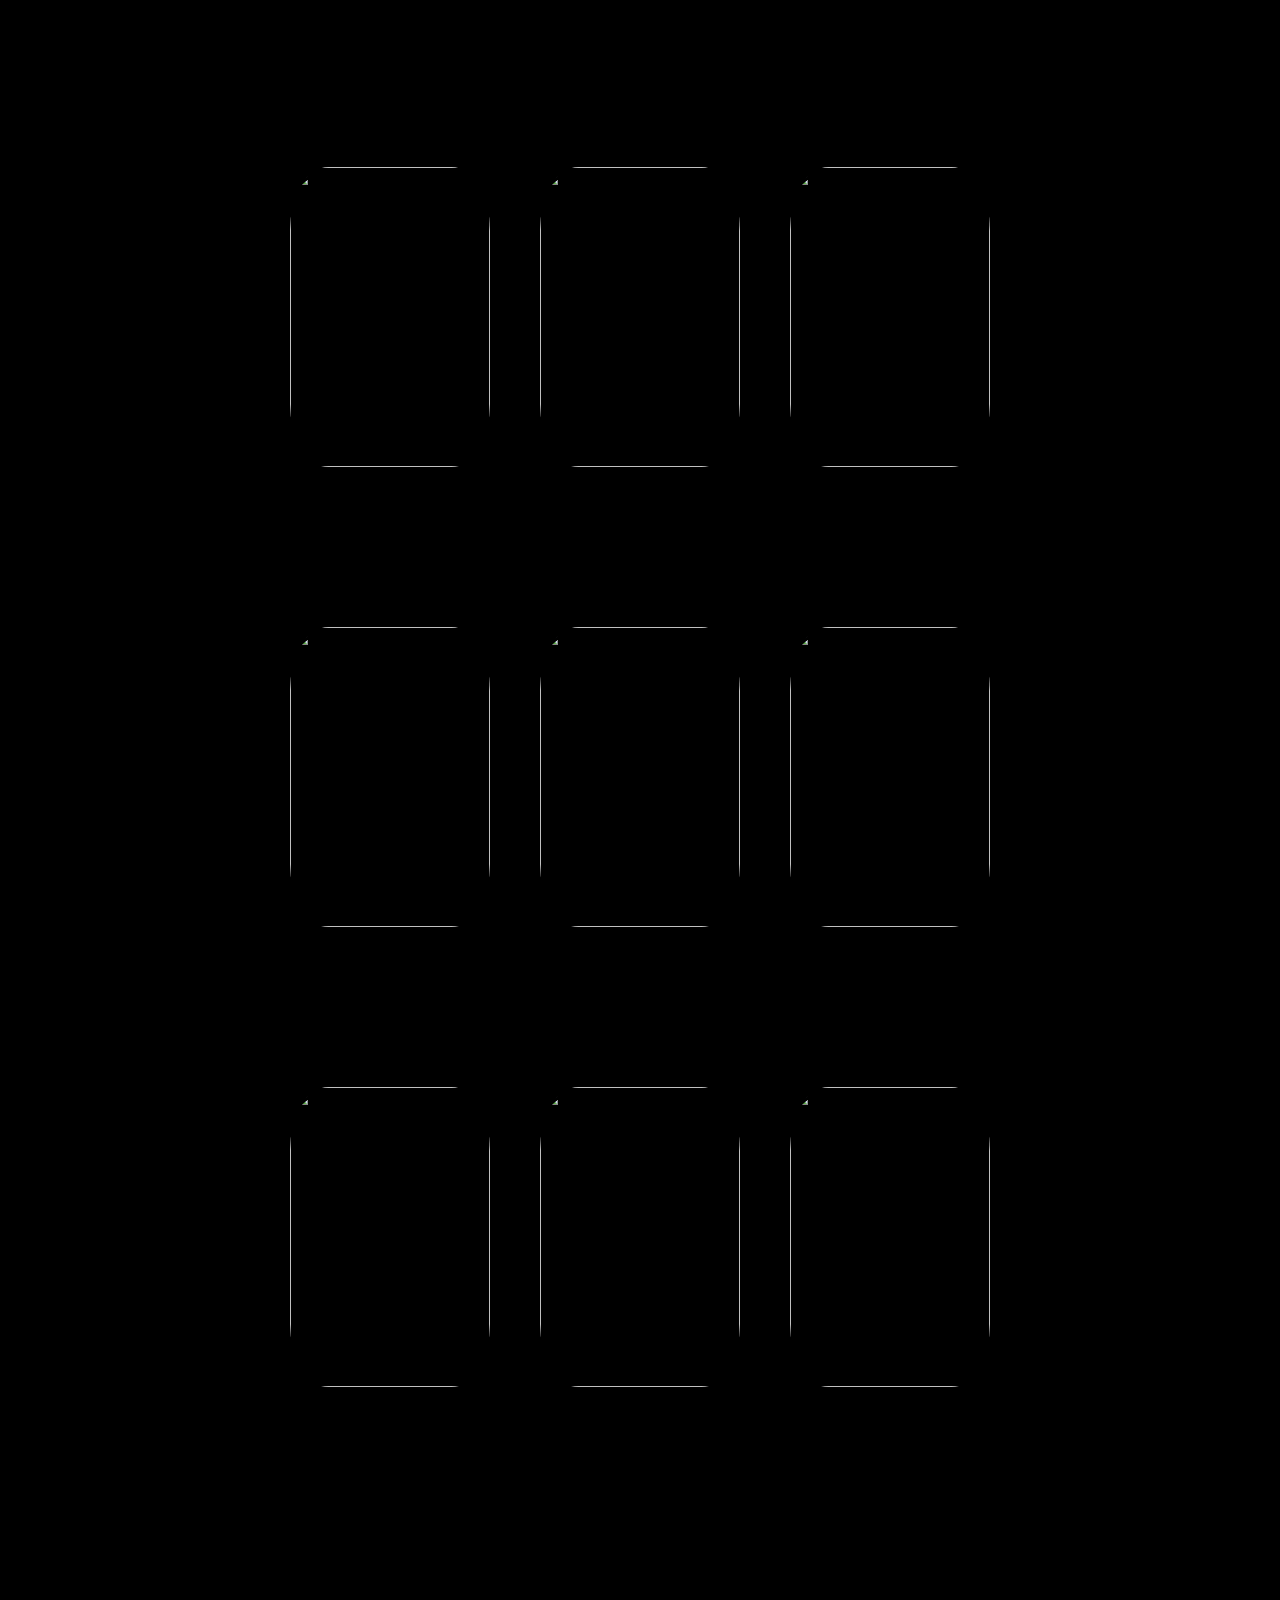
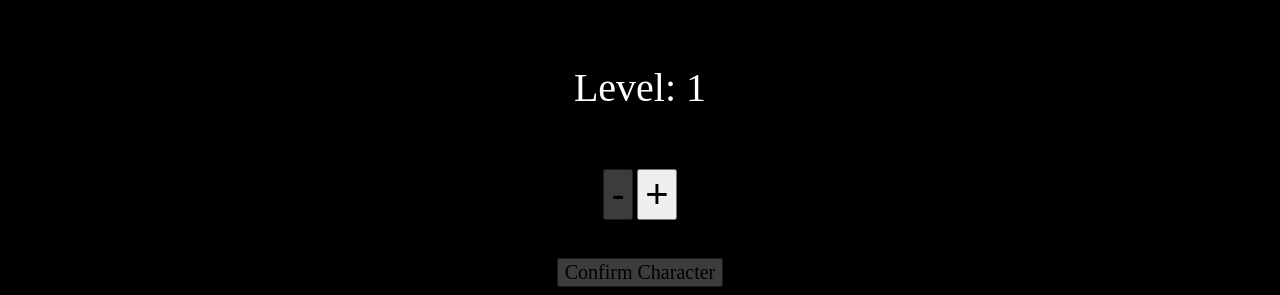
==== index.html @ 6030f9c5 "Add initial files" ====
<!DOCTYPE HTML>
<html>
  <head>
    <title>Gloomhaven Card Manager</title>
    <link href = "./style.css" type = "text/css" rel = "stylesheet">
  </head>
  <body onload="checkCookie()">
    <div id = "select-class-section" align = "center">
      <h2 class = "header" align = "center" style = "color:white;">Select Your Character</h2>
      <table>
        <tr>
          <td><img id = "brute" class = "character" src = "./Brute.png"/><br/><p class = "character-title" align = "center">Brute</td>
          <td><img id = "cragheart" class = "character" src = "./Cragheart.png"/><br/><p class = "character-title" align = "center">Cragheart</td>
          <td><img id = "mindthief" class = "character" src = "./Mindthief.png"/><br/><p class = "character-title" align = "center">Mindthief</td>
        </tr>
        <tr>
          <td><img id = "scoundrel" class = "character" src = "./Scoundrel.png"/><br/><p class = "character-title" align = "center">Scoundrel</td>
          <td><img id = "spellweaver" class = "character" src = "./Spellweaver.png"/><br/><p class = "character-title" align = "center">Spellweaver</td>
          <td><img id = "tinkerer" class = "character" src = "./Tinkerer.png"/><br/><p class = "character-title" align = "center">Tinkerer</td>
        </tr>
        <tr>
          <td><img id = "beastTyrant" class = "character" src = "./bmprofile.png"/><br/><p class = "character-title" align = "center">"Two Minis"</td>
          <td><img id = "doomStalker" class = "character" src = "./dsprofile.png"/><br/><p class = "character-title" align = "center">"Spiky Face"</td>
          <td><img id = "nightshroud" class = "character" src = "./nsProfile.png"/><br/><p class = "character-title" align = "center">"Eclipse"</td>
        </tr>
      </table>
      <div id = "level-selection" align = "center">
        <h2 class = "header" align = "center" style= "color:white;">Select Your Level</h2>
        <p id = "level-counter">Level: 1</p><br/>
        <button id="level-down" class = "at-min" type ="button" style="font-size:40px;">-</button>
        <button id="level-up" type ="button" style="font-size:40px;">+</button><br/>
      </div><br/>
      <button id = "confirm-character-button" class = "button tooltip not-without-more-selected" type="button" align = "center" title = "Must Select A Character">Confirm Character</button>



    </div>

    <!--Perks Section -->
      <div id ="perk-section" class ="hiding" align ="center">
          <h2 id ="perks-header" class = "header">Select Your Perks</h2>
          <div id ="cragheart-perks" class ="perks hiding">
            <div>
              <div id ="chPerk1" class = "checkbox chPerk">
              </div>
              <p>Remove Four +0 Cards</p>
            </div>
            <div>
              <div id ="chPerk2-1" class = "checkbox chPerk">
              </div>
              <div id ="chPerk2-2" class = "checkbox chPerk">
              </div>
              <div id ="chPerk2-3" class = "checkbox chPerk">
              </div>
              <p>Replace One -1 Card With One +1 Card</p>
            </div>
            <div>
              <div id ="chPerk3" class = "checkbox chPerk">
              </div>
              <p>Add One -2 Card and Two +2 Cards</p>
            </div>
            <div>
              <div id ="chPerk4-1" class = "checkbox chPerk">
              </div>
              <div id ="chPerk4-2" class = "checkbox chPerk">
              </div>
              <p>Add One +1 Immobilize Card</p>
            </div>
            <div>
              <div id ="chPerk5-1" class = "checkbox chPerk">
              </div>
              <div id ="chPerk5-2" class = "checkbox chPerk">
              </div>
              <p>Add One +2 Muddle Card</p>
            </div>
            <div>
              <div id ="chPerk6" class = "checkbox chPerk">
              </div>
              <p>Add Two Rolling Push 2 Cards</p>
            </div>
            <div>
              <div id ="chPerk7-1" class = "checkbox chPerk">
              </div>
              <div id ="chPerk7-2" class = "checkbox chPerk">
              </div>
              <p>Add Two Rolling Infuse Earth Cards</p>
            </div>
            <div>
              <div id ="chPerk8" class = "checkbox chPerk">
              </div>
              <p>Add Two Rolling Infuse Wind Cards</p>
            </div>
            <div>
              <div id ="chPerk9" class = "checkbox chPerk">
              </div>
              <p>Ignore Negative Item Effects</p>
            </div>
            <div>
              <div id ="chPerk10" class = "checkbox chPerk">
              </div>
              <p>Ignore Negative Scenario Effects</p>
            </div>
            <button id ="chConfirmPerksButton" class ="button" type ="button">Confirm Perks</button>
          </div>

          <div id ="brute-perks" class ="perks hiding">
            <div>
              <div id ="brPerk1" class = "checkbox brPerk">
              </div>
              <p>Remove Two -1 Cards</p>
            </div>
            <div>
              <div id ="brPerk2" class = "checkbox brPerk">
              </div>
              <p>Replace One -1 Card With One +1 Card</p>
            </div>
            <div>
              <div id ="brPerk3-1" class = "checkbox brPerk">
              </div>
              <div id ="brPerk3-2" class = "checkbox brPerk">
              </div>
              <p>Add Two +1 Cards</p>
            </div>
            <div>
              <div id ="brPerk4" class = "checkbox brPerk">
              </div>
              <p>Add One +3 Card</p>
            </div>
            <div>
              <div id ="brPerk5-1" class = "checkbox brPerk">
              </div>
              <div id ="brPerk5-2" class = "checkbox brPerk">
              </div>
              <p>Add Three Rolling Push 1 Cards</p>
            </div>
            <div>
              <div id ="brPerk6" class = "checkbox brPerk">
              </div>
              <p>Add Two Rolling Pierce 3 Cards</p>
            </div>
            <div>
              <div id ="brPerk7-1" class = "checkbox brPerk">
              </div>
              <div id ="brPerk7-2" class = "checkbox brPerk">
              </div>
              <p>Add One Rolling Stun Card</p>
            </div>
            <div>
              <div id ="brPerk8" class = "checkbox brPerk">
              </div>
              <p>Add One Rolling Disarm Card and One Rolling Muddle Card</p>
            </div>
            <div>
              <div id ="brPerk9-1" class = "checkbox brPerk">
              </div>
              <div id ="brPerk9-2" class = "checkbox brPerk">
              </div>
              <p>Add One Rolling Add Target Card</p>
            </div>
            <div>
              <div id ="brPerk10" class = "checkbox brPerk">
              </div>
              <p>Add One +1 Shield 1, Self Card</p>
            </div>
            <div>
              <div id ="brPerk11" class = "checkbox brPerk">
              </div>
              <p>Ignore Negative Item Effects and Add One +1 Card</p>
            </div>
            <button id ="brConfirmPerksButton" class ="button" type ="button">Confirm Perks</button>
          </div>

          <div id ="spellweaver-perks" class ="perks hiding">
            <div>
              <div id ="swPerk1" class = "checkbox swPerk">
              </div>
              <p>Remove Four +0 Cards</p>
            </div>
            <div>
              <div id ="swPerk2-1" class = "checkbox swPerk">
              </div>
              <div id ="swPerk2-2" class = "checkbox swPerk">
              </div>
              <p>Replace One -1 Card With One +1 Card</p>
            </div>
            <div>
              <div id ="swPerk3-1" class = "checkbox swPerk">
              </div>
              <div id ="swPerk3-2" class = "checkbox swPerk">
              </div>
              <p>Add Two +1 Cards</p>
            </div>
            <div>
              <div id ="swPerk4" class = "checkbox swPerk">
              </div>
              <p>Add One +0 Stun Card</p>
            </div>
            <div>
              <div id ="swPerk5" class = "checkbox swPerk">
              </div>
              <p>Add One +1 Wound Card</p>
            </div>
            <div>
              <div id ="swPerk6" class = "checkbox swPerk">
              </div>
              <p>Add One +1 Immobilize Card</p>
            </div>
            <div>
              <div id ="swPerk7" class = "checkbox swPerk">
              </div>
              <p>Add One +1 Curse Card</p>
            </div>
            <div>
              <div id ="swPerk8-1" class = "checkbox swPerk">
              </div>
              <div id ="swPerk8-2" class = "checkbox swPerk">
              </div>
              <p>Add One +2 Infuse Fire Card</p>
            </div>
            <div>
              <div id ="swPerk9-1" class = "checkbox swPerk">
              </div>
              <div id ="swPerk9-2" class = "checkbox swPerk">
              </div>
              <p>Add One +2 Infuse Frost Card</p>
            </div>
            <div>
              <div id ="swPerk10" class = "checkbox swPerk">
              </div>
              <p>Add One Rolling Infuse Earth Card and One Rolling Infuse Wind Card</p>
            </div>
            <div>
              <div id ="swPerk11" class = "checkbox swPerk">
              </div>
              <p>Add One Rolling Infuse Light Card and One Rolling Infuse Dark Card</p>
            </div>
            <button id ="swConfirmPerksButton" class ="button" type ="button">Confirm Perks</button>
          </div>

          <div id ="scoundrel-perks" class ="perks hiding">
            <div>
              <div id ="scPerk1-1" class = "checkbox scPerk">
              </div>
              <div id ="scPerk1-2" class = "checkbox scPerk">
              </div>
              <p>Remove Two -1 Cards</p>
            </div>
            <div>
              <div id ="scPerk2" class = "checkbox scPerk">
              </div>
              <p>Remove Four +0 Cards</p>
            </div>
            <div>
              <div id ="scPerk3" class = "checkbox scPerk">
              </div>
              <p>Replace One -2 Card With One +0 Card</p>
            </div>
            <div>
              <div id ="scPerk4" class = "checkbox scPerk">
              </div>
              <p>Replace One -1 Card with One +1 Card</p>
            </div>
            <div>
              <div id ="scPerk5-1" class = "checkbox scPerk">
              </div>
              <div id ="scPerk5-2" class = "checkbox scPerk">
              </div>
              <p>Replace One +0 Card With One +2 Card</p>
            </div>
            <div>
              <div id ="scPerk6-1" class = "checkbox scPerk">
              </div>
              <div id ="scPerk6-2" class = "checkbox scPerk">
              </div>
              <p>Add Two Rolling +1 Cards</p>
            </div>
            <div>
              <div id ="scPerk7" class = "checkbox scPerk">
              </div>
              <p>Add Two Rolling Pierce 3 Cards</p>
            </div>
            <div>
              <div id ="scPerk8-1" class = "checkbox scPerk">
              </div>
              <div id ="scPerk8-2" class = "checkbox scPerk">
              </div>
              <p>Add Two Rolling Poison Cards</p>
            </div>
            <div>
              <div id ="scPerk9" class = "checkbox scPerk">
              </div>
              <p>Add Two Rolling Muddle Cards</p>
            </div>
            <div>
              <div id ="scPerk10" class = "checkbox scPerk">
              </div>
              <p>Add One Rolling Invisible Card</p>
            </div>
            <div>
              <div id ="scPerk11" class = "checkbox scPerk">
              </div>
              <p>Ignore Negative Scenario Effects</p>
            </div>
            <button id ="scConfirmPerksButton" class ="button" type ="button">Confirm Perks</button>
          </div>

          <div id ="tinkerer-perks" class ="perks hiding">
            <div>
              <div id ="tiPerk1-1" class = "checkbox tiPerk">
              </div>
              <div id ="tiPerk1-2" class = "checkbox tiPerk">
              </div>
              <p>Remove Two -1 Cards</p>
            </div>
            <div>
              <div id ="tiPerk2" class = "checkbox tiPerk">
              </div>
              <p>Replace One -2 Card With One +0 Card</p>
            </div>
            <div>
              <div id ="tiPerk3" class = "checkbox tiPerk">
              </div>
              <p>Add Two +1 Cards</p>
            </div>
            <div>
              <div id ="tiPerk4" class = "checkbox tiPerk">
              </div>
              <p>Add One +3 Card</p>
            </div>
            <div>
              <div id ="tiPerk5" class = "checkbox tiPerk">
              </div>
              <p>Add Two Rolling Infuse Fire Cards</p>
            </div>
            <div>
              <div id ="tiPerk6" class = "checkbox tiPerk">
              </div>
              <p>Add Three Rolling Muddle Cards</p>
            </div>
            <div>
              <div id ="tiPerk7-1" class = "checkbox tiPerk">
              </div>
              <div id ="tiPerk7-2" class = "checkbox tiPerk">
              </div>
              <p>Add One +1 Wound Card</p>
            </div>
            <div>
              <div id ="tiPerk8-1" class = "checkbox tiPerk">
              </div>
              <div id ="tiPerk8-2" class = "checkbox tiPerk">
              </div>
              <p>Add One +1 Immobilize Card</p>
            </div>
            <div>
              <div id ="tiPerk9-1" class = "checkbox tiPerk">
              </div>
              <div id ="tiPerk9-2" class = "checkbox tiPerk">
              </div>
              <p>Add One +1 Heal 2 Card</p>
            </div>
            <div>
              <div id ="tiPerk10" class = "checkbox tiPerk">
              </div>
              <p>Add One +0 Add Target Card</p>
            </div>
            <div>
              <div id ="tiPerk11" class = "checkbox tiPerk">
              </div>
              <p>Ignore Negative Scenario Effects</p>
            </div>
            <button id ="tiConfirmPerksButton" class ="button" type ="button">Confirm Perks</button>
          </div>

          <div id ="beast-tyrant-perks" class ="perks hiding">
            <div>
              <div id ="btPerk1" class = "checkbox btPerk">
              </div>
              <p>Remove Two -1 Cards</p>
            </div>
            <div>
              <div id ="btPerk2-1" class = "checkbox btPerk">
              </div>
              <div id ="btPerk2-2" class = "checkbox btPerk">
              </div>
              <div id ="btPerk2-3" class = "checkbox btPerk">
              </div>
              <p>Replace One -1 Card With One +1 Card</p>
            </div>
            <div>
              <div id ="btPerk3-1" class = "checkbox btPerk">
              </div>
              <div id ="btPerk3-2" class = "checkbox btPerk">
              </div>
              <p>Replace One +0 Card With One +2 Card</p>
            </div>
            <div>
              <div id ="btPerk4-1" class = "checkbox btPerk">
              </div>
              <div id ="btPerk4-2" class = "checkbox btPerk">
              </div>
              <p>Add One +1 Wound Card</p>
            </div>
            <div>
              <div id ="btPerk5-1" class = "checkbox btPerk">
              </div>
              <div id ="btPerk5-2" class = "checkbox btPerk">
              </div>
              <p>Add One +1 Immobilize Card</p>
            </div>
            <div>
              <div id ="btPerk6-1" class = "checkbox btPerk">
              </div>
              <div id ="btPerk6-2" class = "checkbox btPerk">
              </div>
              <div id ="btPerk6-3" class = "checkbox btPerk">
              </div>
              <p>Add Two Rolling Heal 1 Cards</p>
            </div>
            <div>
              <div id ="btPerk7" class = "checkbox btPerk">
              </div>
              <p>Add Two Rolling Infuse Earth Cards</p>
            </div>
            <div>
              <div id ="btPerk8" class = "checkbox btPerk">
              </div>
              <p>Ignore Negative Scenario Effects</p>
            </div>
            <button id ="btConfirmPerksButton" class ="button" type ="button">Confirm Perks</button>
          </div>

          <div id = "doomstalker-perks" class ="perks hiding">
            <div>
              <div id ="dsRemove2minus1-1" class = "checkbox dsPerk">
              </div>
              <div id ="dsRemove2minus1-2" class = "checkbox dsPerk">
              </div>
              <p>Remove Two -1 Cards</p>
            </div>
            <div>
              <div id ="dsReplacePlus0withPlus1-1" class = "checkbox dsPerk">
              </div>
              <div id ="dsReplacePlus0withPlus1-2" class = "checkbox dsPerk">
              </div>
              <div id ="dsReplacePlus0withPlus1-3" class = "checkbox dsPerk">
              </div>
              <p>Replace Two +0 Cards with Two +1 Cards</p>
            </div>
            <div>
              <div id ="dsAddRollingPlus1-1" class = "checkbox dsPerk">
              </div>
              <div id ="dsAddRollingPlus1-2" class = "checkbox dsPerk">
              </div>
              <p>Add Two Rolling +1 Cards</p>
            </div>
            <div>
              <div id ="dsAddPlus2Muddle" class = "checkbox dsPerk">
              </div>
              <p>Add One +2 Muddle Card</p>
            </div>
            <div>
              <div id = "dsAddPlus1Poison" class = "checkbox dsPerk">
              </div>
              <p>Add One +1 Poison Card</p>
            </div>
            <div>
              <div id ="dsAddPlus1Wound" class = "checkbox dsPerk">
              </div>
              <p>Add One +1 Wound Card</p>
            </div>
            <div>
              <div id ="dsAddPlus1Immobilize" class = "checkbox dsPerk">
              </div>
              <p>Add One +1 Immobilize Card</p>
            </div>
            <div>
              <div id ="dsAddPlus0Stun" class = "checkbox dsPerk">
              </div>
              <p>Add One +0 Stun Card</p>
            </div>
            <div>
              <div id ="dsAddRollingAddTarget-1" class = "checkbox dsPerk">
              </div>
              <div id ="dsAddRollingAddTarget-2" class = "checkbox dsPerk">
              </div>
              <p>Add One Rolling Add Target Card</p>
            </div>
            <div>
              <div id ="dsIgnoreNegEffects" class = "checkbox dsPerk">
              </div>
              <p>Ignore Negative Scenario Effects</p>
            </div>
            <button id ="dsConfirmPerksButton" class ="button" type ="button">Confirm Perks</button>
          </div>

          <div id = "mindthief-perks" class ="perks hiding">
            <div>
              <div id ="mtRemove2minus1-1" class = "checkbox mtPerk">
              </div>
              <div id ="mtRemove2minus1-2" class = "checkbox mtPerk">
              </div>
              <p>Remove Two -1 Cards</p>
            </div>
            <div>
              <div id ="mtRemove4Plus0" class = "checkbox mtPerk">
              </div>
              <p>Remove Four +0 Cards</p>
            </div>
            <div>
              <div id ="mtReplaceTwoPlus1WithTwoPlus2" class = "checkbox mtPerk">
              </div>
              <p>Replace Two +1 Cards with Two +2 Cards</p>
            </div>
            <div>
              <div id ="mtReplaceMinus2WithPlus0" class = "checkbox mtPerk">
              </div>
              <p>Replace One -2 Card with One +0 Card</p>
            </div>
            <div>
              <div id = "mtPlus2Frost1" class = "checkbox mtPerk">
              </div>
              <div id = "mtPlus2Frost2" class = "checkbox mtPerk">
              </div>
              <p>Add One +2 Infuse Frost Cards</p>
            </div>
            <div>
              <div id ="mtAddTwoRollingPlus11" class = "checkbox mtPerk">
              </div>
              <div id ="mtAddTwoRollingPlus12" class = "checkbox mtPerk">
              </div>
              <p>Add Two Rolling +1 Cards</p>
            </div>
            <div>
              <div id ="mtAddRollingPull1" class = "checkbox mtPerk">
              </div>
              <p>Add Three Rolling Pull 1 Cards</p>
            </div>
            <div>
              <div id ="mtAddRollingMuddle" class = "checkbox mtPerk">
              </div>
              <p>Add Three Rolling Muddle Cards</p>
            </div>
            <div>
              <div id ="mtAddRollingImmobilize" class = "checkbox mtPerk">
              </div>
              <p>Add Two Rolling Immobilize Cards</p>
            </div>
            <div>
              <div id ="mtAddRollingStun" class = "checkbox mtPerk">
              </div>
              <p>Add One Rolling Stun Card</p>
            </div>
            <div>
              <div id ="mtAddRollingDisarmAndMuddle" class = "checkbox mtPerk">
              </div>
              <p>Add One Rolling Disarm Card and One Rolling Muddle Card</p>
            </div>
            <div>
              <div id ="mtIgnoreNegEffects" class = "checkbox mtPerk">
              </div>
              <p>Ignore Negative Scenario Effects</p>
            </div>
            <button id ="mtConfirmPerksButton" class ="button" type ="button">Confirm Perks</button>
          </div>

          <div id ="nightshroud-perks" class ="perks hiding">
            <div>
              <div id ="nsPerk1-1" class = "checkbox nsPerk">
              </div>
              <div id ="nsPerk1-2" class = "checkbox nsPerk">
              </div>
              <p>Remove Two -1 Cards</p>
            </div>
            <div>
              <div id ="nsPerk2" class = "checkbox nsPerk">
              </div>
              <p>Remove Four +0 Cards</p>
            </div>
            <div>
              <div id ="nsPerk3-1" class = "checkbox nsPerk">
              </div>
              <div id ="nsPerk3-2" class = "checkbox nsPerk">
              </div>
              <p>Add One -1 Infuse Dark Card</p>
            </div>
            <div>
              <div id ="nsPerk4-1" class = "checkbox nsPerk">
              </div>
              <div id ="nsPerk4-2" class = "checkbox nsPerk">
              </div>
              <p>Replace One -1 Infuse Dark Card With One +1 Infuse Dark Card</p>
            </div>
            <div>
              <div id ="nsPerk5-1" class = "checkbox nsPerk">
              </div>
              <div id ="nsPerk5-2" class = "checkbox nsPerk">
              </div>
              <p>Add One +1 Invisible Card</p>
            </div>
            <div>
              <div id ="nsPerk6-1" class = "checkbox nsPerk">
              </div>
              <div id ="nsPerk6-2" class = "checkbox nsPerk">
              </div>
              <p>Add Three Rolling Muddle Cards</p>
            </div>
            <div>
              <div id ="nsPerk7" class = "checkbox nsPerk">
              </div>
              <p>Add Two Rolling Heal 1 Cards</p>
            </div>
            <div>
              <div id ="nsPerk8" class = "checkbox nsPerk">
              </div>
              <p>Add Two Rolling Curse Cards</p>
            </div>
            <div>
              <div id ="nsPerk9" class = "checkbox nsPerk">
              </div>
              <p>Add One Rolling Add Target Card</p>
            </div>
            <div>
              <div id ="nsPerk10" class = "checkbox nsPerk">
              </div>
              <p>Ignore Negative Scenario Effects and Add Two +1 Cards</p>
            </div>
            <button id ="nsConfirmPerksButton" class ="button" type ="button">Confirm Perks</button>
          </div>

          <button id = "go-back1" class = "button hiding" type ="button">Go Back To Character Select</button>
        </div>

    <div id = "initial-table" class = "cardSet hiding">
      <h2 id ="choose-cards-number" class = "header"></h2>
      <div align = "center">
        <p id = "card-counter" class = "card-counter" align = "center"></p>
      </div>
      <table class ="cardTable" align = "center">
        <tr id = "level-1">
          <td class = "level">Level 1:</td>
          <td id = "BM" class = "chooseCardsTable BM"><img  src = "./Level 1 Balanced Measure.png" /></td>
          <td id = "EfaE" class = "chooseCardsTable EfaE"><img src = "./Level 1 Eye for an Eye.png" /></td>
          <td id = "GaG" class = "chooseCardsTable GaG"><img src = "./Level 1 Grab and Go.png" /></td>
          <td id = "LC" class = "chooseCardsTable LC"><img src = "./Level 1 Leaping Cleave.png" /></td>
          <td id = "OA" class = "chooseCardsTable OA"><img src = "./Level 1 Overwhelming Assault.png" /></td>
        </tr>
        <tr id = "level-1">
          <td class = "level">Level 1:</td>
          <td id = "PR" class = "chooseCardsTable PR"><img src = "./Level 1 Provoking Roar.png" /></td>
          <td id = "SBash" class = "chooseCardsTable SBash"><img src = "./Level 1 Shield Bash.png" /></td>
          <td id = "Skewer" class = "chooseCardsTable Skewer"><img src = "./Level 1 Skewer.png" /></td>
          <td id = "SD" class = "chooseCardsTable SD"><img src = "./Level 1 Spare Dagger.png" /></td>
          <td id = "SBlow" class = "chooseCardsTable SBlow"><img src = "./Level 1 Sweeping Blow.png" /></td>
        </tr>
        <tr id = "level-1">
          <td class = "level">Level 1:</td>
          <td id = "Trample" class = "chooseCardsTable Trample"><img src = "./Level 1 Trample.png" /></td>
          <td id = "WoD" class = "chooseCardsTable WoD"><img src = "./Level 1 Wall of Doom.png" /></td>
          <td id = "WS" class = "chooseCardsTable WS"><img src = "./Level 1 Warding Strength.png" /></td>
          <td id = "L1-14" class = "chooseCardsTable L1-14"><img src = "./Card Back.png" /></td>
          <td id = "L1-15" class = "chooseCardsTable L1-15"><img src = "./Card Back.png" /></td>
        </tr>
        <tr id = "level-2-3">
          <td class = "level">Level 2:</td>
          <td id = "FA" class = "chooseCardsTable FA"><img src = "./Level 2 Fatal Advance.png" /></td>
          <td id = "Juggernaut" class = "chooseCardsTable Juggernaut"><img src = "./Level 2 Juggernaut.png" /></td>
          <td class = "level">Level 3:</td>
          <td id = "BF" class = "chooseCardsTable BF"><img src = "./Level 3 Brute Force.png" /></td>
          <td id = "HaC" class = "chooseCardsTable HaC"><img src = "./Level 3 Hook and Chain.png" /></td>
        </tr>
        <tr id = "level-4-5">
          <td class = "level">Level 4:</td>
          <td id = "DH" class = "chooseCardsTable DH"><img src = "./Level 4 Devastating Hack.png" /></td>
          <td id = "UC" class = "chooseCardsTable UC"><img src = "./Level 4 Unstoppable Charge.png" /></td>
          <td class = "level">Level 5:</td>
          <td id = "SM" class = "chooseCardsTable SM"><img src = "./Level 5 Skirmishing Maneuver.png" /></td>
          <td id = "Whirlwind" class = "chooseCardsTable Whirlwind"><img src = "./Level 5 Whirlwind.png" /></td>
        </tr>
        <tr id = "level-6-7">
          <td class = "level">Level 6:</td>
          <td id = "IP" class = "chooseCardsTable IP"><img src = "./Level 6 Immovable Phalanx.png" /></td>
          <td id = "Quietus" class = "chooseCardsTable Quietus"><img src = "./Level 6 Quietus.png" /></td>
          <td class = "level">Level 7:</td>
          <td id = "CO" class = "chooseCardsTable CO"><img src = "./Level 7 Crippling Offensive.png" /></td>
          <td id = "DT" class = "chooseCardsTable DT"><img src = "./Level 7 Defensive Tactics.png" /></td>
        </tr>
        <tr id = "level-8-9">
          <td class = "level">Level 8:</td>
          <td id = "FO" class = "chooseCardsTable FO" ><imgsrc = "./Level 8 Frenzied Onslaught.png" /></td>
          <td id = "SR" class = "chooseCardsTable SR"><img src = "./Level 8 Selfish Retribution.png" /></td>
          <td class = "level">Level 9:</td>
          <td id = "FYE" class = "chooseCardsTable FYE"><img src ="./Level 9 Face Your End.png" /></td>
          <td id = "KotH" class = "chooseCardsTable KotH"><img src = "./Level 9 King of the Hill.png" /></td>
        </tr>
      </table>
    </div>
    <div id = "play-game" class = "hiding" align="center">
      <table id ="play-area" align = "center">
        <tr>
          <td id = "chosen-cards-title" colspan = "2">Chosen Cards<br/>
          <div><img id = "chosen-card-1" class = "card-in-play flipped" src = "./Card Back.png"/>
          <img id = "chosen-card-2" class = "card-in-play flipped" src = "./Card Back.png"/><br/>
          <button id = "discard-button" class = "button tooltip" type="button" title = "Must Have a Card In Play Selected">Discard Card</button>
          <button id = "lose-button" class = "button tooltip"type="button"title = "Must Have a Card In Play Selected">Lose Card</button>
          <button id = "activate-button" class = "button tooltip"type"button" title = "Must Have a Card In Play Selected">Move Card to Active</button>
        </div>
          <div id ="attack-modifier-deck" align = "center">
            <h2 id ="mustShuffle" class = "invisible" style = "color: red">Must Shuffle At End of Turn</h2>
            <h2 id ="cardsInDeck" style = "color: white">Cards in Deck: </h2>
            <h6 id ="blessesInDeck" style = "color: white">Extra Blesses in Deck: 0</h6>
            <h6 id ="cursesInDeck" style = "color: white">Extra Curses in Deck: 0</h6>
            <img id ="amDeck" class = "attack-modifier" src = "./amBack.png"/>
            <img id = "playedModifiers" class = "attack-modifier hiding" style = "display: hidden;" src = ""/><br/>
            <button id ="shuffleMods" class = "button" type = "button">Shuffle Modifiers</button><br/>
            <button id ="bless" class = "button" type = "button">Bless</button>
            <button id ="curse" class = "button" type = "button">Curse</button>
            <button id ="add-minus-1" class = "button" type = "button">Add -1 Card</button>
            <button id = "reset-deck" class = "button" type = "button">Reset Modifier Deck</button>
          </div></td>
          <td id = "active-cards-title" colspan = "2">Active Cards<br/>
            <table id ="active-table" align = "center">
              <tr>
                <td> <img id = "active1" class = "active-card flipped hiding" src = "./Card Back.png"/><br/>
                      <button id = "tracker1-1" class = "tracker-button tracker-button1 invisible" type = "button">1</button><button id = "tracker1-2" class = "tracker-button1 invisible" type = "button">2</button><button id = "tracker1-3" class = "tracker-button1 invisible" type = "button">3</button><button id = "tracker1-4" class = "tracker-button1 invisible" type = "button">4</button><button id = "tracker1-5" class = "tracker-button1 invisible" type = "button">5</button><button id = "tracker1-6" class = "tracker-button1 invisible" type = "button">6</button></td>
                <td> <img id = "active2" class = "active-card flipped hiding" src = "./Card Back.png"/><br/>
                      <button id = "tracker2-1" class = "tracker-button tracker-button2 invisible" type = "button">1</button><button id = "tracker2-2" class = "tracker-button2 invisible" type = "button">2</button><button id = "tracker2-3" class = "tracker-button2 invisible" type = "button">3</button><button id = "tracker2-4" class = "tracker-button2 invisible" type = "button">4</button><button id = "tracker2-5" class = "tracker-button2 invisible" type = "button">5</button><button id = "tracker2-6" class = "tracker-button2 invisible" type = "button">6</button></td>
                <td> <img id = "active3" class = "active-card flipped hiding" src = "./Card Back.png"/><br/>
                      <button id = "tracker3-1" class = "tracker-button tracker-button3 invisible" type = "button">1</button><button id = "tracker3-2" class = "tracker-button3 invisible" type = "button">2</button><button id = "tracker3-3" class = "tracker-button3 invisible" type = "button">3</button><button id = "tracker3-4" class = "tracker-button3 invisible" type = "button">4</button><button id = "tracker3-5" class = "tracker-button3 invisible" type = "button">5</button><button id = "tracker3-6" class = "tracker-button3 invisible" type = "button">6</button></td>
              </tr>
              <tr>
                <td> <img id = "active4" class = "active-card flipped hiding" src = "./Card Back.png"/><br/>
                      <button id = "tracker4-1" class = "tracker-button tracker-button4 invisible" type = "button">1</button><button id = "tracker4-2" class = "tracker-button4 invisible" type = "button">2</button><button id = "tracker4-3" class = "tracker-button4 invisible" type = "button">3</button><button id = "tracker4-4" class = "tracker-button4 invisible" type = "button">4</button><button id = "tracker4-5" class = "tracker-button4 invisible" type = "button">5</button><button id = "tracker4-6" class = "tracker-button4 invisible" type = "button">6</button></td>
                <td> <img id = "active5" class = "active-card flipped hiding" src = "./Card Back.png"/><br/>
                      <button id = "tracker5-1" class = "tracker-button tracker-button5 invisible" type = "button">1</button><button id = "tracker5-2" class = "tracker-button5 invisible" type = "button">2</button><button id = "tracker5-3" class = "tracker-button5 invisible" type = "button">3</button><button id = "tracker5-4" class = "tracker-button5 invisible" type = "button">4</button><button id = "tracker5-5" class = "tracker-button5 invisible" type = "button">5</button><button id = "tracker5-6" class = "tracker-button5 invisible" type = "button">6</button></td>
                <td> <img id = "active6" class = "active-card flipped hiding" src = "./Card Back.png"/><br/>
                      <button id = "tracker6-1" class = "tracker-button tracker-button6 invisible" type = "button">1</button><button id = "tracker6-2" class = "tracker-button6 invisible" type = "button">2</button><button id = "tracker6-3" class = "tracker-button6 invisible" type = "button">3</button><button id = "tracker6-4" class = "tracker-button6 invisible" type = "button">4</button><button id = "tracker6-5" class = "tracker-button6 invisible" type = "button">5</button><button id = "tracker6-6" class = "tracker-button6 invisible" type = "button">6</button></td>
              </tr>
            </table>
          <button id = "discard-active-card" class = "button tooltip"type="button"title = "Must Have an Active Card Selected">Discard Active Card</button>
          <button id = "lose-active-card"class = "button tooltip" type = "button" title = "Must Have an Active Card Selected">Lose Active Card</button><br/>
          <button id = "create-active-tracker" class = "button tooltip" type = "button" title = "Must Have an Active Card Without a Tracker Selected">Create Card Tracker</button><br/>
          <p id = "tracker-size" style ="font-size:18px; font-family: 'Palatino Linotype'; color:white;">Tracker Size: 1</p><br/>
          <button id = "decrease-tracker-size" class = "button" type = "button">-</button>
          <button id = "increase-tracker-size" class = "button" type = "button">+</button><br/></td>
        </tr>
        <tr>
          <td id = "discarded-cards-title" colspan = "2">Discarded Cards<br/>
            <table id ="discard-table">
              <tr>
                <td> <img id = "discard1" class = "discarded flipped hiding" src = "./Card Back.png"/></td>
                <td> <img id = "discard2" class = "discarded flipped hiding" src = "./Card Back.png"/></td>
                <td> <img id = "discard3" class = "discarded flipped hiding" src = "./Card Back.png"/></td>
                <td> <img id = "discard4" class = "discarded flipped hiding" src = "./Card Back.png"/></td>
                <td> <img id = "discard5" class = "discarded flipped hiding" src = "./Card Back.png"/></td>
              </tr>
              <tr>
                <td> <img id = "discard6" class = "discarded flipped hiding" src = "./Card Back.png"/></td>
                <td> <img id = "discard7" class = "discarded flipped hiding" src = "./Card Back.png"/></td>
                <td> <img id = "discard8" class = "discarded flipped hiding" src = "./Card Back.png"/></td>
                <td> <img id = "discard9" class = "discarded flipped hiding" src = "./Card Back.png"/></td>
                <td> <img id = "discard10" class = "discarded flipped hiding" src = "./Card Back.png"/></td>
              </tr>
              <td> <img id = "discard11" class = "discarded flipped hiding" src = "./Card Back.png"/></td>
              <td> <img id = "discard12" class = "discarded flipped hiding" src = "./Card Back.png"/></td>
              <tr>
              </tr>
            </table>
            <button id = "short-rest-button" class = "button"type="button" title = "Must Have At Least 2 Discarded Cards And No Cards in Play">Short Rest</button>
            <button id = "long-rest-button" class = "button"type="button"title = "Must Have At Least 2 Discarded Cards And No Cards in Play">Long Rest</button>
            <button id = "recover-discard-button"class = "button" type="button"title="Must Have A Discarded Card Selected">Recover Discarded Card</button><br/>
            <button id = "lose-discard-button" class = "button"type = "button" title="Must Be Resting">Lose Card From Rest</button>
            <button id = "reroll-random-card-button" class = "button"type = "button" title = "Can Only Be Used Once Per Short Rest">Reroll Lost Card</button>
            <button id = "lose-discard-button2" class = "button not-without-more-selected"type = "button" title="Must Have A Discarded Card Selected - Must Lose 2 to Avoid Damage">Lose Card To Avoid Damage</button>
          </td>
          <td id = "lost-cards-title" colspan = "2">Lost Cards<br/>
            <table id ="lost-table">
              <tr>
                <td> <img id = "lost1" class = "lost flipped hiding" src = "./Card Back.png"/></td>
                <td> <img id = "lost2" class = "lost flipped hiding" src = "./Card Back.png"/></td>
                <td> <img id = "lost3" class = "lost flipped hiding" src = "./Card Back.png"/></td>
                <td> <img id = "lost4" class = "lost flipped hiding" src = "./Card Back.png"/></td>
                <td> <img id = "lost5" class = "lost flipped hiding" src = "./Card Back.png"/></td>
              </tr>
              <tr>
                <td> <img id = "lost6" class = "lost flipped hiding" src = "./Card Back.png"/></td>
                <td> <img id = "lost7" class = "lost flipped hiding" src = "./Card Back.png"/></td>
                <td> <img id = "lost8" class = "lost flipped hiding" src = "./Card Back.png"/></td>
                <td> <img id = "lost9" class = "lost flipped hiding" src = "./Card Back.png"/></td>
                <td> <img id = "lost10" class = "lost flipped hiding" src = "./Card Back.png"/></td>
              </tr>
              <tr>
                <td> <img id = "lost11" class = "lost flipped hiding" src = "./Card Back.png"/></td>
                <td> <img id = "lost12" class = "lost flipped hiding" src = "./Card Back.png"/></td>
              </tr>
            </table>
            <button id = "recover-lost" class = "button"type="button" title = "Must Have a Lost Card Selected">Recover Lost Card</button></td>
          </tr>
          <tr>
            <td id ="status-effects" align ="center" colspan="4">Status Effects<br/>
            <img id = "poisoned" class = "status hiding" src = "./poisoned.png"/>
            <img id = "wounded" class = "status hiding" src = "./wounded.png"/>
            <img id = "immobilized" class = "status hiding" src = "./immobilized.png"/>
            <img id = "disarmed" class = "status hiding" src = "./disarmed.png"/>
            <img id = "spacer" class = "status" src = "./disarmed.png"/>
            <img id = "stunned" class = "status hiding" src = "./stunned.png"/>
            <img id = "muddled" class = "status hiding" src = "./muddled.png"/>
            <img id = "invisible" class = "status hiding" src = "./invisible.png"/>
            <img id = "strengthened" class = "status hiding" src = "./Strengthen.png"/><br/>
            <button id ="toggle-poison" type = "button">Toggle Poisoned</button>
            <button id ="toggle-wounded" type = "button">Toggle Wounded</button>
            <button id ="toggle-immobilized" type = "button">Toggle Immobilized</button>
            <button id ="toggle-disarmed" type = "button">Toggle Disarmed</button>
            <button id ="toggle-stunned" type = "button">Toggle Stunned</button>
            <button id ="toggle-muddled" type = "button">Toggle Muddled</button>
            <button id ="toggle-invisible" type = "button">Toggle Invisible</button>
            <button id ="toggle-strengthened" type = "button">Toggle Strengthened</button></td>
          </tr>
          <tr id ="bear-status-effects" class ="hiding">
            <td id ="bear-effects" align ="center" colspan="4">Bear Status Effects<br/>
            <img id = "bear-poisoned" class = "status hiding" src = "./poisoned.png"/>
            <img id = "bear-wounded" class = "status hiding" src = "./wounded.png"/>
            <img id = "bear-immobilized" class = "status hiding" src = "./immobilized.png"/>
            <img id = "bear-disarmed" class = "status hiding" src = "./disarmed.png"/>
            <img id = "bear-spacer" class = "status" src = "./disarmed.png"/>
            <img id = "bear-stunned" class = "status hiding" src = "./stunned.png"/>
            <img id = "bear-muddled" class = "status hiding" src = "./muddled.png"/>
            <img id = "bear-invisible" class = "status hiding" src = "./invisible.png"/>
            <img id = "bear-strengthened" class = "status hiding" src = "./Strengthen.png"/><br/>
            <button id ="toggle-bear-poison" type = "button">Toggle Bear Poisoned</button>
            <button id ="toggle-bear-wounded" type = "button">Toggle Bear Wounded</button>
            <button id ="toggle-bear-immobilized" type = "button">Toggle Bear Immobilized</button>
            <button id ="toggle-bear-disarmed" type = "button">Toggle Bear Disarmed</button>
            <button id ="toggle-bear-stunned" type = "button">Toggle Bear Stunned</button>
            <button id ="toggle-bear-muddled" type = "button">Toggle Bear Muddled</button>
            <button id ="toggle-bear-invisible" type = "button">Toggle Bear Invisible</button>
            <button id ="toggle-bear-strengthened" type = "button">Toggle Bear Strengthened</button>
          </tr>
        </table>
        <table id ="hp-xp-loot" align = "center">
          <tr>
            <td id ="health" align = "center" colspan = "1">Health<br/>
              <div>
                <p id="health-counter"style="font-size: 35px; color:red;"></p><br/>
                <button id="damage" type ="button" style="font-size:15px;">-</button>
                <button id="heal" type ="button" style="font-size:15px;" title="If Poisoned, Heal Skills Must Remove Poison Instead of Increasing Health">+</button>
              </div>
              <div id ="bear-health" class = "hiding" style = "display: inline;">
                <p id="bear-health-counter" class = "hiding" style="font-size: 35px; color:red;">Bear Health</p><br/>
                <button id="damage-bear" class = "hiding" type ="button" style="font-size:15px;">-</button>
                <button id="heal-bear" class = "hiding at-max" type ="button" style="font-size:15px;" title="If Poisoned, Heal Skills Must Remove Poison Instead of Increasing Health">+</button>
              </div>
            </td>
            <td id ="xp" align = "center" colspan = "1">Experience<br/>
              <p id="xp-counter" style="font-size: 35px; color:cyan;"></p><br/>
              <button id="xp-down" type ="button" style="font-size:15px;">-</button>
              <button id="xp-up" type ="button" style="font-size:15px;">+</button>
            </td>
            <td id ="loot" align = "center" colspan = "1">Loot<br/>
              <p id="loot-counter" style="font-size: 35px; color:gold;">0</p><br/>
              <button id="loot-down" class ="at-min" type ="button" style="font-size:15px;">-</button>
              <button id="loot-up" type ="button" style="font-size:15px;">+</button>
            </td>
          </tr>
        </table>
    </div>
    <div id = "hand-cards" class = "hiding">
        <table align = "center">
          <tr>
            <td><img id = "card1" class = "hand flipped" src = "./Card Back.png" /></td>
            <td><img id = "card2" class = "hand flipped" src = "./Card Back.png" /></td>
            <td><img id = "card3" class = "hand flipped" src = "./Card Back.png" /></td>
            <td><img id = "card4" class = "hand flipped" src = "./Card Back.png" /></td>
          </tr>
          <tr>
            <td><img id = "card5" class = "hand flipped" src = "./Card Back.png" /></td>
            <td><img id = "card6" class = "hand flipped" src = "./Card Back.png" /></td>
            <td><img id = "card7" class = "hand flipped" src = "./Card Back.png" /></td>
            <td><img id = "card8" class = "hand flipped" src = "./Card Back.png" /></td>

          </tr>
          <tr>
            <td><img id = "card9" class = "hand flipped" src = "./Card Back.png" /></td>
            <td><img id = "card10" class = "hand flipped" src = "./Card Back.png" /></td>
            <td><img id = "card11" class = "hand flipped" src = "./Card Back.png" /></td>
            <td><img id = "card12" class = "hand flipped" src = "./Card Back.png" /></td>
          </tr>
        </table>
      </div>
      <div id = "confirm-buttons" class = "hiding"align = "center">
        <button id = "go-back2" class = "button hiding" type ="button">Go Back To Perks</button>
        <button id = "confirm-hand" class = "button not-without-more-selected"type="button" title="Must Have a Full Hand">Confirm Hand</button>
        <button id = "play-cards-button" class = "button hiding" type="button" title="Must Select 2 Cards, Not Have Any Cards In Play, And Not Be Resting">Play Cards</button>
        <button id = "lose-hand-card" class = "button hiding not-without-more-selected" type = "button" title="Must Have One Card Selected">Lose Card To Avoid Damage</button>
      </div>

      <div id = "zoomModal">
        <div id ="zoomContent">
          <h2 style ="color:black; text-align: center;">Played Modifiers</h2>
          <span class="close">&times;</span>
          <div id ="used-modifier-cards">
          </div>
        </div>
      </div>

  </body>
  <script type = "text/javascript" src = "./script2.js"></script>
</html>
---- style.css ----
html{
  background-color: black;
  color: white;
  font-family: "Palatino Linotype", sans-serif;
}

.header{
  background: url("./background.png");
  font-size: 50px;
  font-family: "Palatino Linotype";
  color:black !important;
}

.attack-modifier{
  width:15%;
  cursor: pointer;
  border: 1px solid beige;
}

.character{
  cursor:pointer;
  height:300px;
  width:200px;
  border-radius:25%;
  padding: 20px;
  border: 3px solid black;
}

.character-title{
  color:black;
  font-size: 35px;
  font-family: "Palatino Linotype";
  font-weight: bold;
  background: url("./background.png")
}

.cardSet{
  text-align: center;
  font-size: 30px;
  font-weight: bold;
  color: white;
}

.chooseCards, .hand{
  height:300px;
  width:200px;
  cursor: pointer;
  padding: 3px;
  border: 4px solid black;
  transition: width 0.35s ease-in-out, height 0.35s ease-in-out;
}

.level {
  padding-right: 50px;
}

.hand {
  padding:20px !important;
}

.character-selected{
  border-color: white;
}

.add-border{
  height:300px;
  width:200px;
  cursor: pointer;
  border-color: white !important;

}

.active-selected{
  height:300px;
  width:200px;
  cursor: pointer;
  border-color: red !important;
}

.discard-selected,
.lost-selected,
.must-lose{
  cursor: pointer;
  border-color: red !important;
}
.card-counter{
  background-color:cyan
  height:50px;
  width:50px;
  font-size:25px;
  color:white;
  font-weight:bold;
  text-align: center;
}

#play-game {
  color: white;
  font-size:25px;
}

#chosen-cards-title{
  padding:20px;
}
#active-cards-title {
  padding: 20px;
}
#discarded-cards-title {
  padding: 20px;
  }
#lost-cards-title {
  padding: 20px;
}
#hp-xp-loot, #play-area{
  width:1400px;
}

.card-in-play, .active-card{
  height:250px;
  width:167px;
  cursor: pointer;
  border: 2px solid black;
  transition: width 0.35s ease-in-out, height 0.35s ease-in-out;
}


.discarded, .lost{
  height: 200px;
  width: 133px;
  cursor: pointer;
  border: 4px solid black;
  transition: width 0.35s ease-in-out, height 0.35s ease-in-out;
}

.hiding{
  display:none;
}
.visible{
  display:block;
}

#choose-to-lose{
  color:red;
}

.button {
  font-family: "Palatino Linotype";
  font-size: 20px;
  margin-top: 20px;
}

.status {
  width:40px;
  height:40px;
  border: 3px solid white;
}

#status-effects, #xp, #health, #bear-effects, #loot {
  border: 1px solid white;
}

 #xp, #health, #loot {
   min-width: 33%;
 }
#spacer{
  visibility:hidden;
  width:0px;
}

#bear-spacer{
  visibility:hidden;
  width:0px;
}

#level-counter{
  font-size:40px;
  color:white;
  font-family: "Palatino Linotype";
}

.active-tracker1,
.active-tracker2,
.active-tracker3,
.active-tracker4,
.active-tracker5,
.active-tracker6{
  width:100px;
  height:50px;
  cursor:pointer;
  border:1px solid black;
}

.bordered{
  border-color: white;
}

.invisible{
  visibility:hidden;
}

.button:hover{

}

.not-while-resting:hover,
.not-while-in-play:hover,
.not-without-more-cards:hover,
.not-without-more-selected:hover,
.not-unless-resting:hover,
.must-click-previous-tracker:hover,
.can-only-do-once:hover,
.at-max:hover,
.at-min:hover,
.poisoned:hover{
  cursor:not-allowed;
}

.not-while-resting,
.not-while-in-play,
.not-without-more-cards,
.not-without-more-selected,
.not-unless-resting,
.must-click-previous-tracker,
.can-only-do-once,
.at-max,
.at-min,
.poisoned{
  opacity:0.25;
}

.checkbox{
  border:1px solid white;
  display: inline;
  width:20px;
  height:20px;
  padding: 15px 15px;
  margin: 5px;
  cursor:pointer;
  background-color:black;
  box-sizing: border-box;
  font-size: 0px;
}

.perks p{
  display: inline;
  padding-left: 10px;
}

.perks div{
  line-height: 50px;
  text-align: left;
}

.checked {
  background: url("./perkCheck.png");
  background-size: contain;
  z-index: 1;
}

.perks {
  background: url("./background.png");
  font-size: 20px;
  font-weight: bold;
  width: 750px;
  padding:25px 0;
  color:black;
}

.discard-selected, .lost-selected{
width:200px;
height:300px;
transition: width 0.35s ease-in-out, height 0.35s ease-in-out;
}

#zoomModal{
  display: none;
  position: fixed;
  z-index: 1;
  left: 0;
  top: 0;
  width: 100%;
  height: 100%;
  background-color: rgb(0,0,0);
  background-color: rgba(0,0,0,0.4);
}

#zoomContent{
  background-color: #fefefe;
  margin: 90px auto 60px auto;
  padding:10px;
  border: 1px solid #888;
  width: 75%;
}

#used-modifier-cards img{
  width:100px;
  display: inline-block;
  padding: 10px;
}

.close {
    color: #aaa;
    float: right;
    top:0;
    font-size: 50px;
    font-weight: bold;
}

.close:hover,
.close:focus {
    color: black;
    text-decoration: none;
    cursor: pointer;
}

h6, #cardsInDeck{
  padding: 0;
  margin: 0;
}
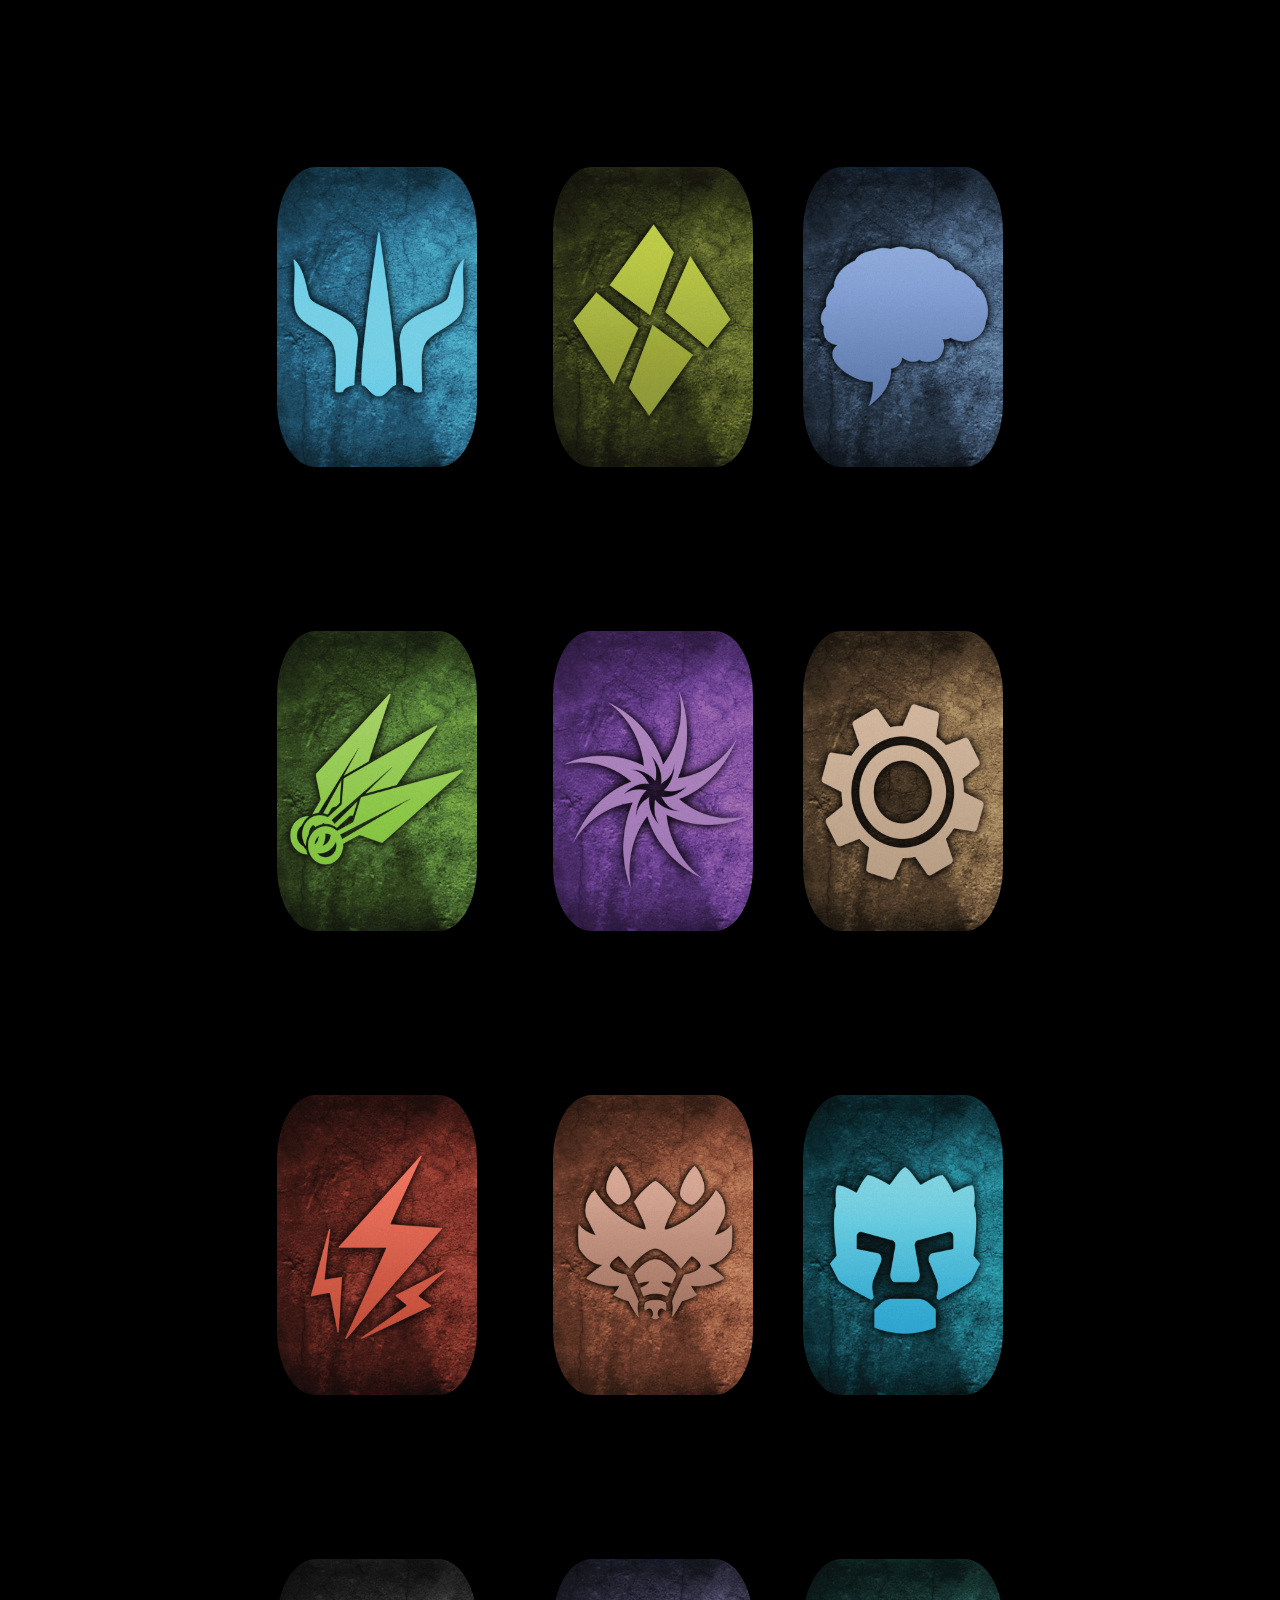
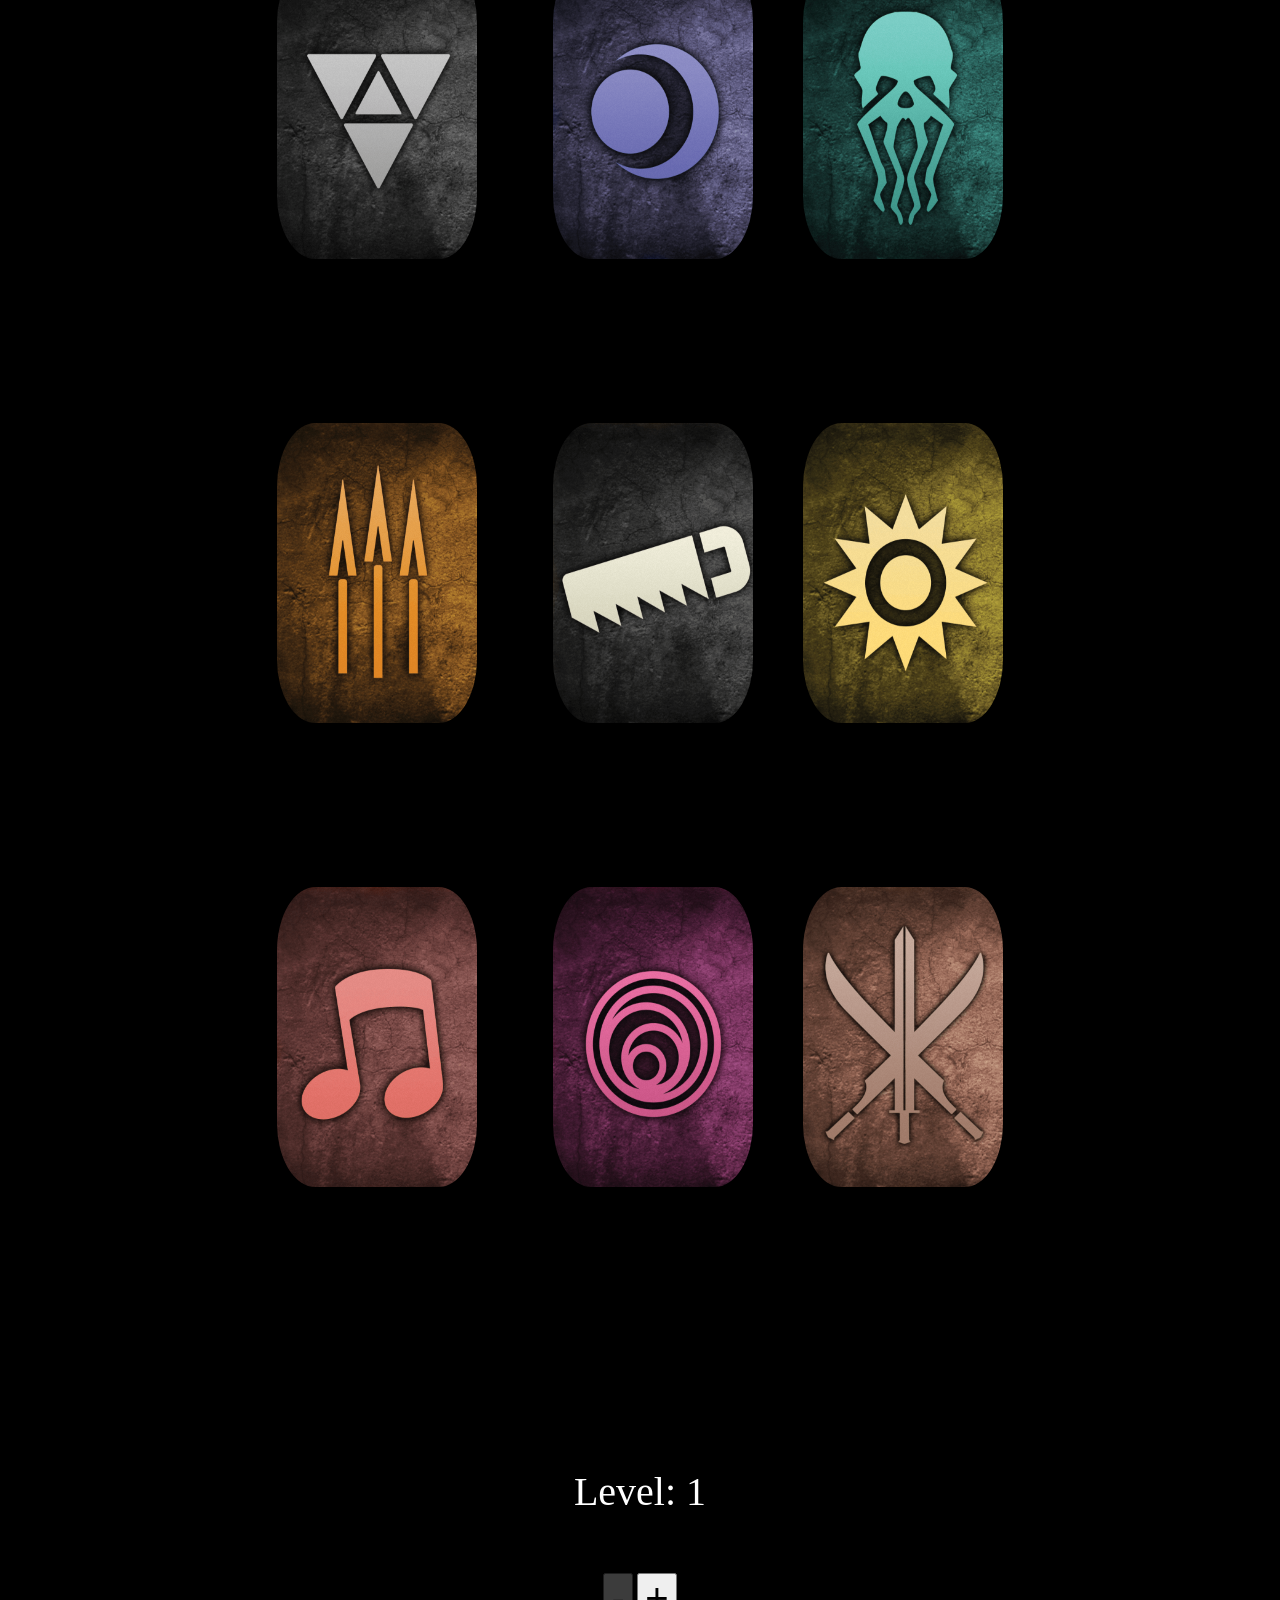
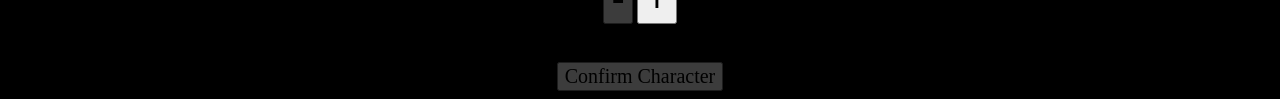
==== commit be1d498c: "Update" ====
--- a/index.html
+++ b/index.html
@@ -9,19 +9,34 @@
       <h2 class = "header" align = "center" style = "color:white;">Select Your Character</h2>
       <table>
         <tr>
-          <td><img id = "brute" class = "character" src = "./Brute.png"/><br/><p class = "character-title" align = "center">Brute</td>
-          <td><img id = "cragheart" class = "character" src = "./Cragheart.png"/><br/><p class = "character-title" align = "center">Cragheart</td>
-          <td><img id = "mindthief" class = "character" src = "./Mindthief.png"/><br/><p class = "character-title" align = "center">Mindthief</td>
+          <td><img id = "brute" class = "character" src = "./br/brute.png"/><br/><p class = "character-title" align = "center">Brute</td>
+          <td><img id = "cragheart" class = "character" src = "./ch/cragheart.png"/><br/><p class = "character-title" align = "center">Cragheart</td>
+          <td><img id = "mindthief" class = "character" src = "./mt/mindthief.png"/><br/><p class = "character-title" align = "center">Mindthief</td>
         </tr>
         <tr>
-          <td><img id = "scoundrel" class = "character" src = "./Scoundrel.png"/><br/><p class = "character-title" align = "center">Scoundrel</td>
-          <td><img id = "spellweaver" class = "character" src = "./Spellweaver.png"/><br/><p class = "character-title" align = "center">Spellweaver</td>
-          <td><img id = "tinkerer" class = "character" src = "./Tinkerer.png"/><br/><p class = "character-title" align = "center">Tinkerer</td>
+          <td><img id = "scoundrel" class = "character" src = "./sc/scoundrel.png"/><br/><p class = "character-title" align = "center">Scoundrel</td>
+          <td><img id = "spellweaver" class = "character" src = "./sw/spellweaver.png"/><br/><p class = "character-title" align = "center">Spellweaver</td>
+          <td><img id = "tinkerer" class = "character" src = "./ti/tinkerer.png"/><br/><p class = "character-title" align = "center">Tinkerer</td>
         </tr>
         <tr>
-          <td><img id = "beastTyrant" class = "character" src = "./bmprofile.png"/><br/><p class = "character-title" align = "center">"Two Minis"</td>
-          <td><img id = "doomStalker" class = "character" src = "./dsprofile.png"/><br/><p class = "character-title" align = "center">"Spiky Face"</td>
-          <td><img id = "nightshroud" class = "character" src = "./nsProfile.png"/><br/><p class = "character-title" align = "center">"Eclipse"</td>
+          <td><img id = "berserker" class = "character" src = "./be/berserker.png"/><br/><p class = "character-title" align = "center">"Lightning Bolts"</td>
+          <td><img id = "beastTyrant" class = "character" src = "./bt/beast-tyrant.png"/><br/><p class = "character-title" align = "center">"Two Minis"</td>
+          <td><img id = "doomstalker" class = "character" src = "./ds/doomstalker.png"/><br/><p class = "character-title" align = "center">"Angry Face"</td>
+        </tr>
+        <tr>
+          <td><img id = "elementalist" class = "character" src = "./el/elementalist.png"/><br/><p class = "character-title" align = "center">"Triangles"</td>
+          <td><img id = "nightshroud" class = "character" src = "./ns/nightshroud.png"/><br/><p class = "character-title" align = "center">"Eclipse"</td>
+          <td><img id = "plagueherald" class = "character" src = "./ph/plagueherald.png"/><br/><p class = "character-title" align = "center">"Cthulhu"</td>
+        </tr>
+        <tr>
+          <td><img id = "quartermaster" class = "character" src = "./qm/quartermaster.png"/><br/><p class = "character-title" align = "center">"Three Spears"</td>
+          <td><img id = "sawbones" class = "character" src = "./sb/sawbones.png"/><br/><p class = "character-title" align = "center">"Saw"</td>
+          <td><img id = "sunkeeper" class = "character" src = "./sk/sunkeeper.png"/><br/><p class = "character-title" align = "center">"Sun"</td>
+        </tr>
+        <tr>
+          <td><img id = "soothsinger" class = "character" src = "./ss/soothsinger.png"/><br/><p class = "character-title" align = "center">"Music Note"</td>
+          <td><img id = "summoner" class = "character" src = "./su/summoner.png"/><br/><p class = "character-title" align = "center">"Circles"</td>
+          <td><img id = "bladeswarm" class = "character" src = "./bs/bladeswarm.png"/><br/><p class = "character-title" align = "center">"Envelope X"</td>
         </tr>
       </table>
       <div id = "level-selection" align = "center">
@@ -31,14 +46,78 @@
         <button id="level-up" type ="button" style="font-size:40px;">+</button><br/>
       </div><br/>
       <button id = "confirm-character-button" class = "button tooltip not-without-more-selected" type="button" align = "center" title = "Must Select A Character">Confirm Character</button>
-
-
-
     </div>
 
     <!--Perks Section -->
       <div id ="perk-section" class ="hiding" align ="center">
           <h2 id ="perks-header" class = "header">Select Your Perks</h2>
+          <div id ="brute-perks" class ="perks hiding">
+            <div>
+              <div id ="brPerk1" class = "checkbox brPerk">
+              </div>
+              <p>Remove Two -1 Cards</p>
+            </div>
+            <div>
+              <div id ="brPerk2" class = "checkbox brPerk">
+              </div>
+              <p>Replace One -1 Card With One +1 Card</p>
+            </div>
+            <div>
+              <div id ="brPerk3-1" class = "checkbox brPerk">
+              </div>
+              <div id ="brPerk3-2" class = "checkbox brPerk">
+              </div>
+              <p>Add Two +1 Cards</p>
+            </div>
+            <div>
+              <div id ="brPerk4" class = "checkbox brPerk">
+              </div>
+              <p>Add One +3 Card</p>
+            </div>
+            <div>
+              <div id ="brPerk5-1" class = "checkbox brPerk">
+              </div>
+              <div id ="brPerk5-2" class = "checkbox brPerk">
+              </div>
+              <p>Add Three Rolling Push 1 Cards</p>
+            </div>
+            <div>
+              <div id ="brPerk6" class = "checkbox brPerk">
+              </div>
+              <p>Add Two Rolling Pierce 3 Cards</p>
+            </div>
+            <div>
+              <div id ="brPerk7-1" class = "checkbox brPerk">
+              </div>
+              <div id ="brPerk7-2" class = "checkbox brPerk">
+              </div>
+              <p>Add One Rolling Stun Card</p>
+            </div>
+            <div>
+              <div id ="brPerk8" class = "checkbox brPerk">
+              </div>
+              <p>Add One Rolling Disarm Card and One Rolling Muddle Card</p>
+            </div>
+            <div>
+              <div id ="brPerk9-1" class = "checkbox brPerk">
+              </div>
+              <div id ="brPerk9-2" class = "checkbox brPerk">
+              </div>
+              <p>Add One Rolling Add Target Card</p>
+            </div>
+            <div>
+              <div id ="brPerk10" class = "checkbox brPerk">
+              </div>
+              <p>Add One +1 Shield 1, Self Card</p>
+            </div>
+            <div>
+              <div id ="brPerk11" class = "checkbox brPerk">
+              </div>
+              <p>Ignore Negative Item Effects and Add One +1 Card</p>
+            </div>
+            <button id ="brConfirmPerksButton" class ="button" type ="button">Confirm Perks</button>
+          </div>
+
           <div id ="cragheart-perks" class ="perks hiding">
             <div>
               <div id ="chPerk1" class = "checkbox chPerk">
@@ -103,464 +182,455 @@
             <button id ="chConfirmPerksButton" class ="button" type ="button">Confirm Perks</button>
           </div>
 
-          <div id ="brute-perks" class ="perks hiding">
-            <div>
-              <div id ="brPerk1" class = "checkbox brPerk">
+          <div id = "mindthief-perks" class ="perks hiding">
+            <div>
+              <div id ="mtRemove2minus1-1" class = "checkbox mtPerk">
+              </div>
+              <div id ="mtRemove2minus1-2" class = "checkbox mtPerk">
               </div>
               <p>Remove Two -1 Cards</p>
             </div>
             <div>
-              <div id ="brPerk2" class = "checkbox brPerk">
+              <div id ="mtRemove4Plus0" class = "checkbox mtPerk">
+              </div>
+              <p>Remove Four +0 Cards</p>
+            </div>
+            <div>
+              <div id ="mtReplaceTwoPlus1WithTwoPlus2" class = "checkbox mtPerk">
+              </div>
+              <p>Replace Two +1 Cards with Two +2 Cards</p>
+            </div>
+            <div>
+              <div id ="mtReplaceMinus2WithPlus0" class = "checkbox mtPerk">
+              </div>
+              <p>Replace One -2 Card with One +0 Card</p>
+            </div>
+            <div>
+              <div id = "mtPlus2Frost1" class = "checkbox mtPerk">
+              </div>
+              <div id = "mtPlus2Frost2" class = "checkbox mtPerk">
+              </div>
+              <p>Add One +2 Infuse Frost Cards</p>
+            </div>
+            <div>
+              <div id ="mtAddTwoRollingPlus11" class = "checkbox mtPerk">
+              </div>
+              <div id ="mtAddTwoRollingPlus12" class = "checkbox mtPerk">
+              </div>
+              <p>Add Two Rolling +1 Cards</p>
+            </div>
+            <div>
+              <div id ="mtAddRollingPull1" class = "checkbox mtPerk">
+              </div>
+              <p>Add Three Rolling Pull 1 Cards</p>
+            </div>
+            <div>
+              <div id ="mtAddRollingMuddle" class = "checkbox mtPerk">
+              </div>
+              <p>Add Three Rolling Muddle Cards</p>
+            </div>
+            <div>
+              <div id ="mtAddRollingImmobilize" class = "checkbox mtPerk">
+              </div>
+              <p>Add Two Rolling Immobilize Cards</p>
+            </div>
+            <div>
+              <div id ="mtAddRollingStun" class = "checkbox mtPerk">
+              </div>
+              <p>Add One Rolling Stun Card</p>
+            </div>
+            <div>
+              <div id ="mtAddRollingDisarmAndMuddle" class = "checkbox mtPerk">
+              </div>
+              <p>Add One Rolling Disarm Card and One Rolling Muddle Card</p>
+            </div>
+            <div>
+              <div id ="mtIgnoreNegEffects" class = "checkbox mtPerk">
+              </div>
+              <p>Ignore Negative Scenario Effects</p>
+            </div>
+            <button id ="mtConfirmPerksButton" class ="button" type ="button">Confirm Perks</button>
+          </div>
+
+          <div id ="scoundrel-perks" class ="perks hiding">
+            <div>
+              <div id ="scPerk1-1" class = "checkbox scPerk">
+              </div>
+              <div id ="scPerk1-2" class = "checkbox scPerk">
+              </div>
+              <p>Remove Two -1 Cards</p>
+            </div>
+            <div>
+              <div id ="scPerk2" class = "checkbox scPerk">
+              </div>
+              <p>Remove Four +0 Cards</p>
+            </div>
+            <div>
+              <div id ="scPerk3" class = "checkbox scPerk">
+              </div>
+              <p>Replace One -2 Card With One +0 Card</p>
+            </div>
+            <div>
+              <div id ="scPerk4" class = "checkbox scPerk">
+              </div>
+              <p>Replace One -1 Card with One +1 Card</p>
+            </div>
+            <div>
+              <div id ="scPerk5-1" class = "checkbox scPerk">
+              </div>
+              <div id ="scPerk5-2" class = "checkbox scPerk">
+              </div>
+              <p>Replace One +0 Card With One +2 Card</p>
+            </div>
+            <div>
+              <div id ="scPerk6-1" class = "checkbox scPerk">
+              </div>
+              <div id ="scPerk6-2" class = "checkbox scPerk">
+              </div>
+              <p>Add Two Rolling +1 Cards</p>
+            </div>
+            <div>
+              <div id ="scPerk7" class = "checkbox scPerk">
+              </div>
+              <p>Add Two Rolling Pierce 3 Cards</p>
+            </div>
+            <div>
+              <div id ="scPerk8-1" class = "checkbox scPerk">
+              </div>
+              <div id ="scPerk8-2" class = "checkbox scPerk">
+              </div>
+              <p>Add Two Rolling Poison Cards</p>
+            </div>
+            <div>
+              <div id ="scPerk9" class = "checkbox scPerk">
+              </div>
+              <p>Add Two Rolling Muddle Cards</p>
+            </div>
+            <div>
+              <div id ="scPerk10" class = "checkbox scPerk">
+              </div>
+              <p>Add One Rolling Invisible Card</p>
+            </div>
+            <div>
+              <div id ="scPerk11" class = "checkbox scPerk">
+              </div>
+              <p>Ignore Negative Scenario Effects</p>
+            </div>
+            <button id ="scConfirmPerksButton" class ="button" type ="button">Confirm Perks</button>
+          </div>
+
+          <div id ="spellweaver-perks" class ="perks hiding">
+            <div>
+              <div id ="swPerk1" class = "checkbox swPerk">
+              </div>
+              <p>Remove Four +0 Cards</p>
+            </div>
+            <div>
+              <div id ="swPerk2-1" class = "checkbox swPerk">
+              </div>
+              <div id ="swPerk2-2" class = "checkbox swPerk">
               </div>
               <p>Replace One -1 Card With One +1 Card</p>
             </div>
             <div>
-              <div id ="brPerk3-1" class = "checkbox brPerk">
-              </div>
-              <div id ="brPerk3-2" class = "checkbox brPerk">
+              <div id ="swPerk3-1" class = "checkbox swPerk">
+              </div>
+              <div id ="swPerk3-2" class = "checkbox swPerk">
               </div>
               <p>Add Two +1 Cards</p>
             </div>
             <div>
-              <div id ="brPerk4" class = "checkbox brPerk">
+              <div id ="swPerk4" class = "checkbox swPerk">
+              </div>
+              <p>Add One +0 Stun Card</p>
+            </div>
+            <div>
+              <div id ="swPerk5" class = "checkbox swPerk">
+              </div>
+              <p>Add One +1 Wound Card</p>
+            </div>
+            <div>
+              <div id ="swPerk6" class = "checkbox swPerk">
+              </div>
+              <p>Add One +1 Immobilize Card</p>
+            </div>
+            <div>
+              <div id ="swPerk7" class = "checkbox swPerk">
+              </div>
+              <p>Add One +1 Curse Card</p>
+            </div>
+            <div>
+              <div id ="swPerk8-1" class = "checkbox swPerk">
+              </div>
+              <div id ="swPerk8-2" class = "checkbox swPerk">
+              </div>
+              <p>Add One +2 Infuse Fire Card</p>
+            </div>
+            <div>
+              <div id ="swPerk9-1" class = "checkbox swPerk">
+              </div>
+              <div id ="swPerk9-2" class = "checkbox swPerk">
+              </div>
+              <p>Add One +2 Infuse Frost Card</p>
+            </div>
+            <div>
+              <div id ="swPerk10" class = "checkbox swPerk">
+              </div>
+              <p>Add One Rolling Infuse Earth Card and One Rolling Infuse Wind Card</p>
+            </div>
+            <div>
+              <div id ="swPerk11" class = "checkbox swPerk">
+              </div>
+              <p>Add One Rolling Infuse Light Card and One Rolling Infuse Dark Card</p>
+            </div>
+            <button id ="swConfirmPerksButton" class ="button" type ="button">Confirm Perks</button>
+          </div>
+
+          <div id ="tinkerer-perks" class ="perks hiding">
+            <div>
+              <div id ="tiPerk1-1" class = "checkbox tiPerk">
+              </div>
+              <div id ="tiPerk1-2" class = "checkbox tiPerk">
+              </div>
+              <p>Remove Two -1 Cards</p>
+            </div>
+            <div>
+              <div id ="tiPerk2" class = "checkbox tiPerk">
+              </div>
+              <p>Replace One -2 Card With One +0 Card</p>
+            </div>
+            <div>
+              <div id ="tiPerk3" class = "checkbox tiPerk">
+              </div>
+              <p>Add Two +1 Cards</p>
+            </div>
+            <div>
+              <div id ="tiPerk4" class = "checkbox tiPerk">
               </div>
               <p>Add One +3 Card</p>
             </div>
             <div>
-              <div id ="brPerk5-1" class = "checkbox brPerk">
-              </div>
-              <div id ="brPerk5-2" class = "checkbox brPerk">
-              </div>
-              <p>Add Three Rolling Push 1 Cards</p>
-            </div>
-            <div>
-              <div id ="brPerk6" class = "checkbox brPerk">
-              </div>
-              <p>Add Two Rolling Pierce 3 Cards</p>
-            </div>
-            <div>
-              <div id ="brPerk7-1" class = "checkbox brPerk">
-              </div>
-              <div id ="brPerk7-2" class = "checkbox brPerk">
-              </div>
-              <p>Add One Rolling Stun Card</p>
-            </div>
-            <div>
-              <div id ="brPerk8" class = "checkbox brPerk">
-              </div>
-              <p>Add One Rolling Disarm Card and One Rolling Muddle Card</p>
-            </div>
-            <div>
-              <div id ="brPerk9-1" class = "checkbox brPerk">
-              </div>
-              <div id ="brPerk9-2" class = "checkbox brPerk">
+              <div id ="tiPerk5" class = "checkbox tiPerk">
+              </div>
+              <p>Add Two Rolling Infuse Fire Cards</p>
+            </div>
+            <div>
+              <div id ="tiPerk6" class = "checkbox tiPerk">
+              </div>
+              <p>Add Three Rolling Muddle Cards</p>
+            </div>
+            <div>
+              <div id ="tiPerk7-1" class = "checkbox tiPerk">
+              </div>
+              <div id ="tiPerk7-2" class = "checkbox tiPerk">
+              </div>
+              <p>Add One +1 Wound Card</p>
+            </div>
+            <div>
+              <div id ="tiPerk8-1" class = "checkbox tiPerk">
+              </div>
+              <div id ="tiPerk8-2" class = "checkbox tiPerk">
+              </div>
+              <p>Add One +1 Immobilize Card</p>
+            </div>
+            <div>
+              <div id ="tiPerk9-1" class = "checkbox tiPerk">
+              </div>
+              <div id ="tiPerk9-2" class = "checkbox tiPerk">
+              </div>
+              <p>Add One +1 Heal 2 Card</p>
+            </div>
+            <div>
+              <div id ="tiPerk10" class = "checkbox tiPerk">
+              </div>
+              <p>Add One +0 Add Target Card</p>
+            </div>
+            <div>
+              <div id ="tiPerk11" class = "checkbox tiPerk">
+              </div>
+              <p>Ignore Negative Scenario Effects</p>
+            </div>
+            <button id ="tiConfirmPerksButton" class ="button" type ="button">Confirm Perks</button>
+          </div>
+
+          <div id ="berserker-perks" class = "perks hiding">
+            <div>
+              <div id ="bePerk1" class = "checkbox bePerk">
+              </div>
+              <p>Remove Two -1 Cards</p>
+            </div>
+            <div>
+              <div id ="bePerk2-1" class = "checkbox bePerk">
+              </div>
+              <div id ="bePerk2-2" class = "checkbox bePerk">
+              </div>
+              <div id ="bePerk2-3" class = "checkbox bePerk">
+              </div>
+              <p>Replace One -1 Card With One +1 Card</p>
+            </div>
+            <div>
+              <div id ="btPerk3-1" class = "checkbox btPerk">
+              </div>
+              <div id ="btPerk3-2" class = "checkbox btPerk">
+              </div>
+              <p>Replace One +0 Card With One +2 Card</p>
+            </div>
+            <div>
+              <div id ="btPerk4-1" class = "checkbox btPerk">
+              </div>
+              <div id ="btPerk4-2" class = "checkbox btPerk">
+              </div>
+              <p>Add One +1 Wound Card</p>
+            </div>
+            <div>
+              <div id ="btPerk5-1" class = "checkbox btPerk">
+              </div>
+              <div id ="btPerk5-2" class = "checkbox btPerk">
+              </div>
+              <p>Add One +1 Immobilize Card</p>
+            </div>
+            <div>
+              <div id ="btPerk6-1" class = "checkbox btPerk">
+              </div>
+              <div id ="btPerk6-2" class = "checkbox btPerk">
+              </div>
+              <div id ="btPerk6-3" class = "checkbox btPerk">
+              </div>
+              <p>Add Two Rolling Heal 1 Cards</p>
+            </div>
+            <div>
+              <div id ="btPerk7" class = "checkbox btPerk">
+              </div>
+              <p>Add Two Rolling Infuse Earth Cards</p>
+            </div>
+            <div>
+              <div id ="btPerk8" class = "checkbox btPerk">
+              </div>
+              <p>Ignore Negative Scenario Effects</p>
+            </div>
+            <button id ="btConfirmPerksButton" class ="button" type ="button">Confirm Perks</button>
+          </div>
+
+          <div id ="beast-tyrant-perks" class ="perks hiding">
+            <div>
+              <div id ="btPerk1" class = "checkbox btPerk">
+              </div>
+              <p>Remove Two -1 Cards</p>
+            </div>
+            <div>
+              <div id ="btPerk2-1" class = "checkbox btPerk">
+              </div>
+              <div id ="btPerk2-2" class = "checkbox btPerk">
+              </div>
+              <div id ="btPerk2-3" class = "checkbox btPerk">
+              </div>
+              <p>Replace One -1 Card With One +1 Card</p>
+            </div>
+            <div>
+              <div id ="btPerk3-1" class = "checkbox btPerk">
+              </div>
+              <div id ="btPerk3-2" class = "checkbox btPerk">
+              </div>
+              <p>Replace One +0 Card With One +2 Card</p>
+            </div>
+            <div>
+              <div id ="btPerk4-1" class = "checkbox btPerk">
+              </div>
+              <div id ="btPerk4-2" class = "checkbox btPerk">
+              </div>
+              <p>Add One +1 Wound Card</p>
+            </div>
+            <div>
+              <div id ="btPerk5-1" class = "checkbox btPerk">
+              </div>
+              <div id ="btPerk5-2" class = "checkbox btPerk">
+              </div>
+              <p>Add One +1 Immobilize Card</p>
+            </div>
+            <div>
+              <div id ="btPerk6-1" class = "checkbox btPerk">
+              </div>
+              <div id ="btPerk6-2" class = "checkbox btPerk">
+              </div>
+              <div id ="btPerk6-3" class = "checkbox btPerk">
+              </div>
+              <p>Add Two Rolling Heal 1 Cards</p>
+            </div>
+            <div>
+              <div id ="btPerk7" class = "checkbox btPerk">
+              </div>
+              <p>Add Two Rolling Infuse Earth Cards</p>
+            </div>
+            <div>
+              <div id ="btPerk8" class = "checkbox btPerk">
+              </div>
+              <p>Ignore Negative Scenario Effects</p>
+            </div>
+            <button id ="btConfirmPerksButton" class ="button" type ="button">Confirm Perks</button>
+          </div>
+
+          <div id = "doomstalker-perks" class ="perks hiding">
+            <div>
+              <div id ="dsRemove2minus1-1" class = "checkbox dsPerk">
+              </div>
+              <div id ="dsRemove2minus1-2" class = "checkbox dsPerk">
+              </div>
+              <p>Remove Two -1 Cards</p>
+            </div>
+            <div>
+              <div id ="dsReplacePlus0withPlus1-1" class = "checkbox dsPerk">
+              </div>
+              <div id ="dsReplacePlus0withPlus1-2" class = "checkbox dsPerk">
+              </div>
+              <div id ="dsReplacePlus0withPlus1-3" class = "checkbox dsPerk">
+              </div>
+              <p>Replace Two +0 Cards with Two +1 Cards</p>
+            </div>
+            <div>
+              <div id ="dsAddRollingPlus1-1" class = "checkbox dsPerk">
+              </div>
+              <div id ="dsAddRollingPlus1-2" class = "checkbox dsPerk">
+              </div>
+              <p>Add Two Rolling +1 Cards</p>
+            </div>
+            <div>
+              <div id ="dsAddPlus2Muddle" class = "checkbox dsPerk">
+              </div>
+              <p>Add One +2 Muddle Card</p>
+            </div>
+            <div>
+              <div id = "dsAddPlus1Poison" class = "checkbox dsPerk">
+              </div>
+              <p>Add One +1 Poison Card</p>
+            </div>
+            <div>
+              <div id ="dsAddPlus1Wound" class = "checkbox dsPerk">
+              </div>
+              <p>Add One +1 Wound Card</p>
+            </div>
+            <div>
+              <div id ="dsAddPlus1Immobilize" class = "checkbox dsPerk">
+              </div>
+              <p>Add One +1 Immobilize Card</p>
+            </div>
+            <div>
+              <div id ="dsAddPlus0Stun" class = "checkbox dsPerk">
+              </div>
+              <p>Add One +0 Stun Card</p>
+            </div>
+            <div>
+              <div id ="dsAddRollingAddTarget-1" class = "checkbox dsPerk">
+              </div>
+              <div id ="dsAddRollingAddTarget-2" class = "checkbox dsPerk">
               </div>
               <p>Add One Rolling Add Target Card</p>
             </div>
             <div>
-              <div id ="brPerk10" class = "checkbox brPerk">
-              </div>
-              <p>Add One +1 Shield 1, Self Card</p>
-            </div>
-            <div>
-              <div id ="brPerk11" class = "checkbox brPerk">
-              </div>
-              <p>Ignore Negative Item Effects and Add One +1 Card</p>
-            </div>
-            <button id ="brConfirmPerksButton" class ="button" type ="button">Confirm Perks</button>
-          </div>
-
-          <div id ="spellweaver-perks" class ="perks hiding">
-            <div>
-              <div id ="swPerk1" class = "checkbox swPerk">
-              </div>
-              <p>Remove Four +0 Cards</p>
-            </div>
-            <div>
-              <div id ="swPerk2-1" class = "checkbox swPerk">
-              </div>
-              <div id ="swPerk2-2" class = "checkbox swPerk">
-              </div>
-              <p>Replace One -1 Card With One +1 Card</p>
-            </div>
-            <div>
-              <div id ="swPerk3-1" class = "checkbox swPerk">
-              </div>
-              <div id ="swPerk3-2" class = "checkbox swPerk">
-              </div>
-              <p>Add Two +1 Cards</p>
-            </div>
-            <div>
-              <div id ="swPerk4" class = "checkbox swPerk">
-              </div>
-              <p>Add One +0 Stun Card</p>
-            </div>
-            <div>
-              <div id ="swPerk5" class = "checkbox swPerk">
-              </div>
-              <p>Add One +1 Wound Card</p>
-            </div>
-            <div>
-              <div id ="swPerk6" class = "checkbox swPerk">
-              </div>
-              <p>Add One +1 Immobilize Card</p>
-            </div>
-            <div>
-              <div id ="swPerk7" class = "checkbox swPerk">
-              </div>
-              <p>Add One +1 Curse Card</p>
-            </div>
-            <div>
-              <div id ="swPerk8-1" class = "checkbox swPerk">
-              </div>
-              <div id ="swPerk8-2" class = "checkbox swPerk">
-              </div>
-              <p>Add One +2 Infuse Fire Card</p>
-            </div>
-            <div>
-              <div id ="swPerk9-1" class = "checkbox swPerk">
-              </div>
-              <div id ="swPerk9-2" class = "checkbox swPerk">
-              </div>
-              <p>Add One +2 Infuse Frost Card</p>
-            </div>
-            <div>
-              <div id ="swPerk10" class = "checkbox swPerk">
-              </div>
-              <p>Add One Rolling Infuse Earth Card and One Rolling Infuse Wind Card</p>
-            </div>
-            <div>
-              <div id ="swPerk11" class = "checkbox swPerk">
-              </div>
-              <p>Add One Rolling Infuse Light Card and One Rolling Infuse Dark Card</p>
-            </div>
-            <button id ="swConfirmPerksButton" class ="button" type ="button">Confirm Perks</button>
-          </div>
-
-          <div id ="scoundrel-perks" class ="perks hiding">
-            <div>
-              <div id ="scPerk1-1" class = "checkbox scPerk">
-              </div>
-              <div id ="scPerk1-2" class = "checkbox scPerk">
-              </div>
-              <p>Remove Two -1 Cards</p>
-            </div>
-            <div>
-              <div id ="scPerk2" class = "checkbox scPerk">
-              </div>
-              <p>Remove Four +0 Cards</p>
-            </div>
-            <div>
-              <div id ="scPerk3" class = "checkbox scPerk">
-              </div>
-              <p>Replace One -2 Card With One +0 Card</p>
-            </div>
-            <div>
-              <div id ="scPerk4" class = "checkbox scPerk">
-              </div>
-              <p>Replace One -1 Card with One +1 Card</p>
-            </div>
-            <div>
-              <div id ="scPerk5-1" class = "checkbox scPerk">
-              </div>
-              <div id ="scPerk5-2" class = "checkbox scPerk">
-              </div>
-              <p>Replace One +0 Card With One +2 Card</p>
-            </div>
-            <div>
-              <div id ="scPerk6-1" class = "checkbox scPerk">
-              </div>
-              <div id ="scPerk6-2" class = "checkbox scPerk">
-              </div>
-              <p>Add Two Rolling +1 Cards</p>
-            </div>
-            <div>
-              <div id ="scPerk7" class = "checkbox scPerk">
-              </div>
-              <p>Add Two Rolling Pierce 3 Cards</p>
-            </div>
-            <div>
-              <div id ="scPerk8-1" class = "checkbox scPerk">
-              </div>
-              <div id ="scPerk8-2" class = "checkbox scPerk">
-              </div>
-              <p>Add Two Rolling Poison Cards</p>
-            </div>
-            <div>
-              <div id ="scPerk9" class = "checkbox scPerk">
-              </div>
-              <p>Add Two Rolling Muddle Cards</p>
-            </div>
-            <div>
-              <div id ="scPerk10" class = "checkbox scPerk">
-              </div>
-              <p>Add One Rolling Invisible Card</p>
-            </div>
-            <div>
-              <div id ="scPerk11" class = "checkbox scPerk">
+              <div id ="dsIgnoreNegEffects" class = "checkbox dsPerk">
               </div>
               <p>Ignore Negative Scenario Effects</p>
             </div>
-            <button id ="scConfirmPerksButton" class ="button" type ="button">Confirm Perks</button>
-          </div>
-
-          <div id ="tinkerer-perks" class ="perks hiding">
-            <div>
-              <div id ="tiPerk1-1" class = "checkbox tiPerk">
-              </div>
-              <div id ="tiPerk1-2" class = "checkbox tiPerk">
-              </div>
-              <p>Remove Two -1 Cards</p>
-            </div>
-            <div>
-              <div id ="tiPerk2" class = "checkbox tiPerk">
-              </div>
-              <p>Replace One -2 Card With One +0 Card</p>
-            </div>
-            <div>
-              <div id ="tiPerk3" class = "checkbox tiPerk">
-              </div>
-              <p>Add Two +1 Cards</p>
-            </div>
-            <div>
-              <div id ="tiPerk4" class = "checkbox tiPerk">
-              </div>
-              <p>Add One +3 Card</p>
-            </div>
-            <div>
-              <div id ="tiPerk5" class = "checkbox tiPerk">
-              </div>
-              <p>Add Two Rolling Infuse Fire Cards</p>
-            </div>
-            <div>
-              <div id ="tiPerk6" class = "checkbox tiPerk">
-              </div>
-              <p>Add Three Rolling Muddle Cards</p>
-            </div>
-            <div>
-              <div id ="tiPerk7-1" class = "checkbox tiPerk">
-              </div>
-              <div id ="tiPerk7-2" class = "checkbox tiPerk">
-              </div>
-              <p>Add One +1 Wound Card</p>
-            </div>
-            <div>
-              <div id ="tiPerk8-1" class = "checkbox tiPerk">
-              </div>
-              <div id ="tiPerk8-2" class = "checkbox tiPerk">
-              </div>
-              <p>Add One +1 Immobilize Card</p>
-            </div>
-            <div>
-              <div id ="tiPerk9-1" class = "checkbox tiPerk">
-              </div>
-              <div id ="tiPerk9-2" class = "checkbox tiPerk">
-              </div>
-              <p>Add One +1 Heal 2 Card</p>
-            </div>
-            <div>
-              <div id ="tiPerk10" class = "checkbox tiPerk">
-              </div>
-              <p>Add One +0 Add Target Card</p>
-            </div>
-            <div>
-              <div id ="tiPerk11" class = "checkbox tiPerk">
-              </div>
-              <p>Ignore Negative Scenario Effects</p>
-            </div>
-            <button id ="tiConfirmPerksButton" class ="button" type ="button">Confirm Perks</button>
-          </div>
-
-          <div id ="beast-tyrant-perks" class ="perks hiding">
-            <div>
-              <div id ="btPerk1" class = "checkbox btPerk">
-              </div>
-              <p>Remove Two -1 Cards</p>
-            </div>
-            <div>
-              <div id ="btPerk2-1" class = "checkbox btPerk">
-              </div>
-              <div id ="btPerk2-2" class = "checkbox btPerk">
-              </div>
-              <div id ="btPerk2-3" class = "checkbox btPerk">
-              </div>
-              <p>Replace One -1 Card With One +1 Card</p>
-            </div>
-            <div>
-              <div id ="btPerk3-1" class = "checkbox btPerk">
-              </div>
-              <div id ="btPerk3-2" class = "checkbox btPerk">
-              </div>
-              <p>Replace One +0 Card With One +2 Card</p>
-            </div>
-            <div>
-              <div id ="btPerk4-1" class = "checkbox btPerk">
-              </div>
-              <div id ="btPerk4-2" class = "checkbox btPerk">
-              </div>
-              <p>Add One +1 Wound Card</p>
-            </div>
-            <div>
-              <div id ="btPerk5-1" class = "checkbox btPerk">
-              </div>
-              <div id ="btPerk5-2" class = "checkbox btPerk">
-              </div>
-              <p>Add One +1 Immobilize Card</p>
-            </div>
-            <div>
-              <div id ="btPerk6-1" class = "checkbox btPerk">
-              </div>
-              <div id ="btPerk6-2" class = "checkbox btPerk">
-              </div>
-              <div id ="btPerk6-3" class = "checkbox btPerk">
-              </div>
-              <p>Add Two Rolling Heal 1 Cards</p>
-            </div>
-            <div>
-              <div id ="btPerk7" class = "checkbox btPerk">
-              </div>
-              <p>Add Two Rolling Infuse Earth Cards</p>
-            </div>
-            <div>
-              <div id ="btPerk8" class = "checkbox btPerk">
-              </div>
-              <p>Ignore Negative Scenario Effects</p>
-            </div>
-            <button id ="btConfirmPerksButton" class ="button" type ="button">Confirm Perks</button>
-          </div>
-
-          <div id = "doomstalker-perks" class ="perks hiding">
-            <div>
-              <div id ="dsRemove2minus1-1" class = "checkbox dsPerk">
-              </div>
-              <div id ="dsRemove2minus1-2" class = "checkbox dsPerk">
-              </div>
-              <p>Remove Two -1 Cards</p>
-            </div>
-            <div>
-              <div id ="dsReplacePlus0withPlus1-1" class = "checkbox dsPerk">
-              </div>
-              <div id ="dsReplacePlus0withPlus1-2" class = "checkbox dsPerk">
-              </div>
-              <div id ="dsReplacePlus0withPlus1-3" class = "checkbox dsPerk">
-              </div>
-              <p>Replace Two +0 Cards with Two +1 Cards</p>
-            </div>
-            <div>
-              <div id ="dsAddRollingPlus1-1" class = "checkbox dsPerk">
-              </div>
-              <div id ="dsAddRollingPlus1-2" class = "checkbox dsPerk">
-              </div>
-              <p>Add Two Rolling +1 Cards</p>
-            </div>
-            <div>
-              <div id ="dsAddPlus2Muddle" class = "checkbox dsPerk">
-              </div>
-              <p>Add One +2 Muddle Card</p>
-            </div>
-            <div>
-              <div id = "dsAddPlus1Poison" class = "checkbox dsPerk">
-              </div>
-              <p>Add One +1 Poison Card</p>
-            </div>
-            <div>
-              <div id ="dsAddPlus1Wound" class = "checkbox dsPerk">
-              </div>
-              <p>Add One +1 Wound Card</p>
-            </div>
-            <div>
-              <div id ="dsAddPlus1Immobilize" class = "checkbox dsPerk">
-              </div>
-              <p>Add One +1 Immobilize Card</p>
-            </div>
-            <div>
-              <div id ="dsAddPlus0Stun" class = "checkbox dsPerk">
-              </div>
-              <p>Add One +0 Stun Card</p>
-            </div>
-            <div>
-              <div id ="dsAddRollingAddTarget-1" class = "checkbox dsPerk">
-              </div>
-              <div id ="dsAddRollingAddTarget-2" class = "checkbox dsPerk">
-              </div>
-              <p>Add One Rolling Add Target Card</p>
-            </div>
-            <div>
-              <div id ="dsIgnoreNegEffects" class = "checkbox dsPerk">
-              </div>
-              <p>Ignore Negative Scenario Effects</p>
-            </div>
             <button id ="dsConfirmPerksButton" class ="button" type ="button">Confirm Perks</button>
-          </div>
-
-          <div id = "mindthief-perks" class ="perks hiding">
-            <div>
-              <div id ="mtRemove2minus1-1" class = "checkbox mtPerk">
-              </div>
-              <div id ="mtRemove2minus1-2" class = "checkbox mtPerk">
-              </div>
-              <p>Remove Two -1 Cards</p>
-            </div>
-            <div>
-              <div id ="mtRemove4Plus0" class = "checkbox mtPerk">
-              </div>
-              <p>Remove Four +0 Cards</p>
-            </div>
-            <div>
-              <div id ="mtReplaceTwoPlus1WithTwoPlus2" class = "checkbox mtPerk">
-              </div>
-              <p>Replace Two +1 Cards with Two +2 Cards</p>
-            </div>
-            <div>
-              <div id ="mtReplaceMinus2WithPlus0" class = "checkbox mtPerk">
-              </div>
-              <p>Replace One -2 Card with One +0 Card</p>
-            </div>
-            <div>
-              <div id = "mtPlus2Frost1" class = "checkbox mtPerk">
-              </div>
-              <div id = "mtPlus2Frost2" class = "checkbox mtPerk">
-              </div>
-              <p>Add One +2 Infuse Frost Cards</p>
-            </div>
-            <div>
-              <div id ="mtAddTwoRollingPlus11" class = "checkbox mtPerk">
-              </div>
-              <div id ="mtAddTwoRollingPlus12" class = "checkbox mtPerk">
-              </div>
-              <p>Add Two Rolling +1 Cards</p>
-            </div>
-            <div>
-              <div id ="mtAddRollingPull1" class = "checkbox mtPerk">
-              </div>
-              <p>Add Three Rolling Pull 1 Cards</p>
-            </div>
-            <div>
-              <div id ="mtAddRollingMuddle" class = "checkbox mtPerk">
-              </div>
-              <p>Add Three Rolling Muddle Cards</p>
-            </div>
-            <div>
-              <div id ="mtAddRollingImmobilize" class = "checkbox mtPerk">
-              </div>
-              <p>Add Two Rolling Immobilize Cards</p>
-            </div>
-            <div>
-              <div id ="mtAddRollingStun" class = "checkbox mtPerk">
-              </div>
-              <p>Add One Rolling Stun Card</p>
-            </div>
-            <div>
-              <div id ="mtAddRollingDisarmAndMuddle" class = "checkbox mtPerk">
-              </div>
-              <p>Add One Rolling Disarm Card and One Rolling Muddle Card</p>
-            </div>
-            <div>
-              <div id ="mtIgnoreNegEffects" class = "checkbox mtPerk">
-              </div>
-              <p>Ignore Negative Scenario Effects</p>
-            </div>
-            <button id ="mtConfirmPerksButton" class ="button" type ="button">Confirm Perks</button>
           </div>
 
           <div id ="nightshroud-perks" class ="perks hiding">
--- a/style.css
+++ b/style.css
@@ -5,7 +5,7 @@
 }
 
 .header{
-  background: url("./background.png");
+  background: url("./common/background.png");
   font-size: 50px;
   font-family: "Palatino Linotype";
   color:black !important;
@@ -31,7 +31,7 @@
   font-size: 35px;
   font-family: "Palatino Linotype";
   font-weight: bold;
-  background: url("./background.png")
+  background: url("./common/background.png")
 }
 
 .cardSet{
@@ -251,13 +251,13 @@
 }
 
 .checked {
-  background: url("./perkCheck.png");
+  background: url("./common/perkCheck.png");
   background-size: contain;
   z-index: 1;
 }
 
 .perks {
-  background: url("./background.png");
+  background: url("./common/background.png");
   font-size: 20px;
   font-weight: bold;
   width: 750px;
